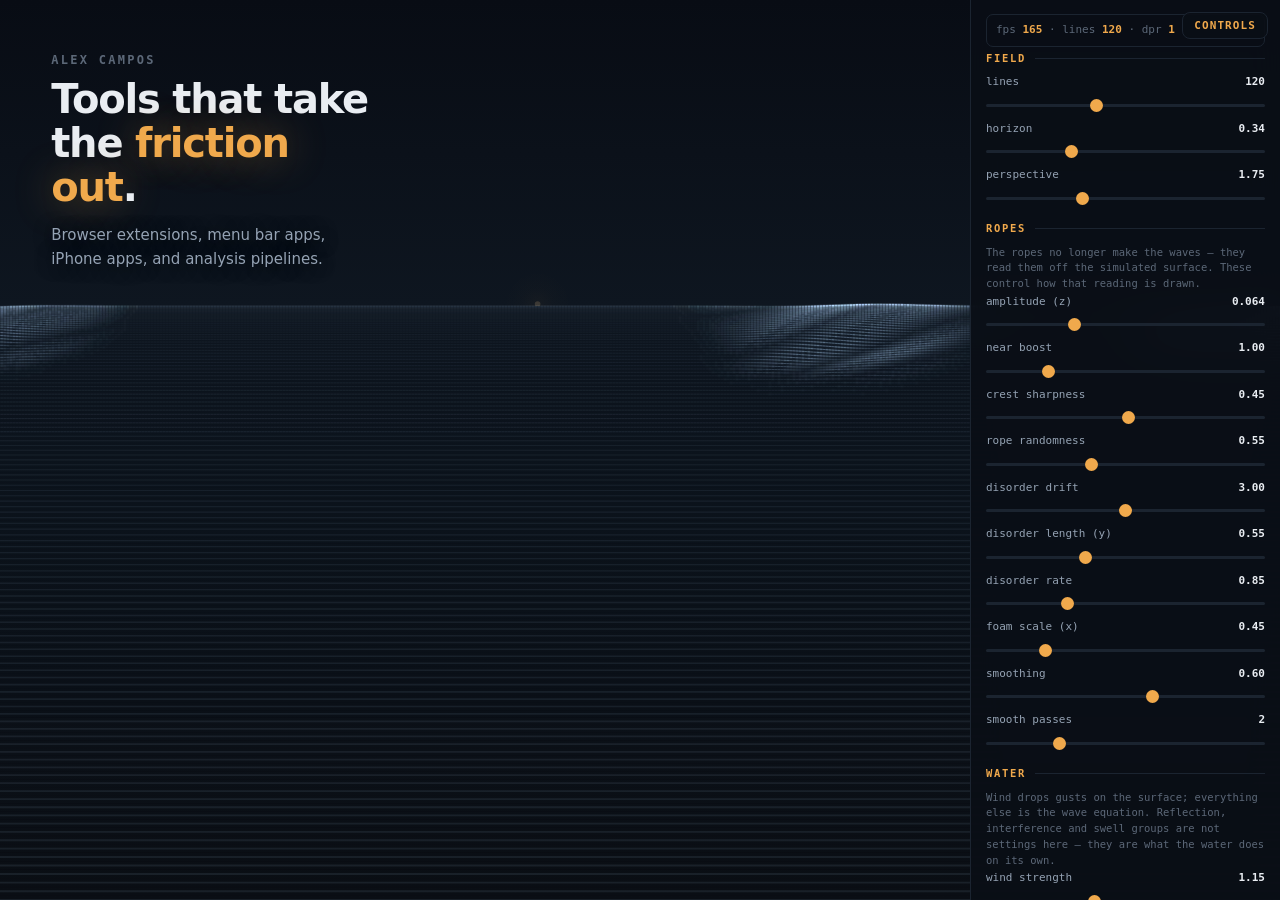
==== designs/rope-waves-sim.html @ 244fcacc "Persist live tweaks with a SET AS DEFAULT button" ====
<!doctype html><meta charset="utf-8"><title>Rope Waves — simulated water</title>
<style>
:root{--bg:#070A10;--pnl:#0D131C;--line:#1B2430;--ink:#E9EDF2;--soft:#95A3B4;
      --faint:#5C6878;--amber:#F0A94C;--cool:#8FB6D9}
*{box-sizing:border-box}html,body{height:100%}
body{margin:0;background:var(--bg);color:var(--ink);overflow:hidden;
 font:400 16px/1.6 ui-sans-serif,-apple-system,system-ui,sans-serif}
#scene{position:fixed;inset:0;display:block}
.copy{position:fixed;left:clamp(22px,4vw,54px);top:clamp(28px,6vh,64px);z-index:2;max-width:32ch}
.who{margin:0 0 11px;font:600 12px/1 ui-monospace,Menlo,monospace;letter-spacing:.19em;
 text-transform:uppercase;color:var(--faint)}
h1{margin:0 0 14px;font-size:clamp(26px,3.4vw,40px);line-height:1.1;letter-spacing:-.03em;font-weight:600}
h1 .lit{color:var(--amber);text-shadow:0 0 40px rgba(240,169,76,.45)}
p.intro{margin:0;font-size:15px;color:var(--soft);text-shadow:0 2px 18px rgba(7,10,16,.95)}

#panel{position:fixed;top:0;right:0;bottom:0;width:310px;z-index:9;overflow-y:auto;
 background:rgba(10,15,22,.93);backdrop-filter:blur(16px);-webkit-backdrop-filter:blur(16px);
 border-left:1px solid var(--line);padding:14px 15px 30px;
 font:12px/1.5 ui-monospace,SFMono-Regular,Menlo,monospace;
 transform:translateX(0);transition:transform .26s cubic-bezier(.3,.7,.3,1)}
#panel.hid{transform:translateX(100%)}
#toggle{position:fixed;top:12px;right:12px;z-index:10;background:rgba(10,15,22,.92);
 color:var(--amber);border:1px solid var(--line);border-radius:8px;padding:7px 11px;cursor:pointer;
 font:600 11px/1 ui-monospace,Menlo,monospace;letter-spacing:.1em}
#toggle:hover{border-color:var(--amber)}
h3{margin:16px 0 8px;font-size:10.5px;letter-spacing:.16em;text-transform:uppercase;
 color:var(--amber);font-weight:600;display:flex;align-items:center;gap:9px}
h3::after{content:"";flex:1;height:1px;background:var(--line)}
h3:first-of-type{margin-top:4px}
.ctl{margin:0 0 9px}
.ctl .lab{display:flex;justify-content:space-between;color:var(--soft);margin-bottom:3px;font-size:11px}
.ctl .lab b{color:var(--ink);font-weight:600}
input[type=range]{width:100%;height:3px;-webkit-appearance:none;appearance:none;
 background:var(--line);border-radius:2px;outline:none;margin:3px 0}
input[type=range]::-webkit-slider-thumb{-webkit-appearance:none;width:13px;height:13px;
 border-radius:50%;background:var(--amber);cursor:pointer;border:0}
input[type=range]::-moz-range-thumb{width:13px;height:13px;border-radius:50%;
 background:var(--amber);cursor:pointer;border:0}
.hud{font-size:11px;color:var(--faint);border:1px solid var(--line);border-radius:7px;
 padding:7px 9px;margin-bottom:4px}
.hud b{color:var(--amber)}
.btns{display:flex;gap:6px;margin-top:12px;flex-wrap:wrap}
button.act{flex:1;min-width:88px;background:transparent;color:var(--soft);border:1px solid var(--line);
 border-radius:7px;padding:7px 6px;cursor:pointer;font:600 10.5px/1 ui-monospace,Menlo,monospace;
 letter-spacing:.07em}
button.act:hover{border-color:var(--amber);color:var(--amber)}
.pre{display:grid;grid-template-columns:1fr 1fr;gap:5px;margin-top:5px}
.note{color:var(--faint);font-size:10.5px;line-height:1.5;margin:6px 0 2px}
#out{display:none;margin:10px 0 0;padding:9px 10px;border:1px solid var(--line);
 border-radius:7px;background:rgba(6,10,16,.9);color:var(--soft);
 font:10.5px/1.5 ui-monospace,Menlo,monospace;white-space:pre;overflow:auto;
 max-height:34vh;user-select:all}
#out.on{display:block}
</style>

<canvas id="scene"></canvas>
<div class="copy">
 <p class="who">Alex Campos</p>
 <h1>Tools that take the <span class="lit">friction out</span>.</h1>
 <p class="intro">Browser extensions, menu bar apps, iPhone apps, and analysis pipelines.</p>
</div>

<button id="toggle">CONTROLS</button>
<div id="panel">
 <div class="hud" id="hud">fps — · lines —</div>

 <h3>Field</h3>
 <div id="gField"></div>

 <h3>Ropes</h3>
 <p class="note">The ropes no longer make the waves — they read them off the simulated surface. These control how that reading is drawn.</p>
 <div id="gRope"></div>

 <h3>Water</h3>
 <p class="note">Wind drops gusts on the surface; everything else is the wave equation. Reflection, interference and swell groups are not settings here — they are what the water does on its own.</p>
 <div id="gCross"></div>

 <h3>Grid</h3>
 <p class="note">Simulation resolution. Bigger means finer waves and more cost; the field is rebuilt when either changes.</p>
 <div id="gTide"></div>

 <h3>Look</h3>
 <div id="gLook"></div>

 <h3>Seed</h3>
 <p class="note">Randomness is fixed per line, not per frame — line 47 is always the same. Change the seed to deal a new set.</p>
 <div id="gSeed"></div>

 <div class="pre">
  <button class="act" data-pre="rope">ROPE</button>
  <button class="act" data-pre="sheet">RIGID SHEET</button>
  <button class="act" data-pre="swell">SWELL</button>
  <button class="act" data-pre="chop">CHOP</button>
 </div>
 <div class="btns"><button class="act" id="save">SET AS DEFAULT</button><button class="act" id="copy">COPY SETTINGS</button><button class="act" id="reset">RESET</button></div>
 <pre id="out"></pre>
 <p class="note">space = pause · h = hide panel</p>
</div>

<script>
const cv=document.getElementById('scene'), g=cv.getContext('2d');
let W=0,H=0,DPR=1;
function fit(){
  DPR=Math.min(2,window.devicePixelRatio||1);
  W=innerWidth;H=innerHeight;
  cv.width=W*DPR;cv.height=H*DPR;cv.style.width=W+'px';cv.style.height=H+'px';
  g.setTransform(DPR,0,0,DPR,0,0);
}
addEventListener('resize',fit);fit();

// ---- parameters -----------------------------------------------------------
// AXES, as specified: x runs left-right across the screen, y runs front-to-back
// (depth into the scene), z is altitude above sea level. Screen position is
// x directly, and (depth row baseline - z) vertically.
const DEF={
  lines:120, horizon:.34, persp:1.75,


  // the water simulation
  simW:340, simH:210,   // grid resolution (simH includes the fetch band)
  simTile:1.0,        // how much of the grid one screen width spans
  simDepth:1.0,       // 1 = rows sample with true perspective depth, 0 = linear
  simGain:4,         // height field -> wave height
  // Stiffness has a HARD stability ceiling at 2.0 and it is not a matter of
  // taste: above it the scheme diverges at ANY damping (measured -- 2.02
  // whites out, 2.0 survives only with heavy damping, 1.9 is safe across the
  // whole damping range). That is the CFL limit for this stencil, and it is
  // why every copy of this shader on the internet hardcodes 2.0. The slider
  // stops at 1.9 and simStep clamps anyway, since a preset or a pasted
  // settings blob can reach past the slider.
  stiff:1.85,         // how hard a cell is pulled toward its neighbours
  breakAt:.0008,      // squared-slope threshold where a crest starts to break.
                      // Below this a wave is untouched, so swell carries. Chosen
                      // off the measured slope distribution: this is the 95th
                      // percentile, so ~5% of the surface is breaking at a time.
                      // The first guess (.004) sat above the field maximum and
                      // never fired at all.
  breakRate:6,        // how hard the excess steepness is bled off. 0 = no
                      // breaking, which is the pre-breaking behaviour.
  visc:.35,           // short-wave viscosity: extra decay applied ONLY to the
                      // small-scale part of the velocity field, so chop dies
                      // fast and long swell carries. 0 = uniform damping.
  damp:.12,           // per-STEP decay, so a longer grid costs more: with the
                      // fetch band added, .55 killed the swell halfway across
                      // (near rows at 0.017 vs 0.031 at the horizon). .12
                      // carries it the full depth -- near/far energy 1.07.
  speed:.13,          // simulated seconds per real second. 1.0 crossed in 2.8s
  gustDir:1.0,        // how one-way each gust launches. 0 = radiates both ways
  hzSkirt:6,          // absorbing band at the horizon edge, in cells
  fetch:34,           // off-frame rows upwind where waves are generated
  skirt:20,           // near-edge absorbing band, in cells
  wind:1.15,           // gust strength
  gustRate:34,        // gusts per second
  gustSize:17,        // gust footprint in cells
  windDir:1.45,       // wave heading, radians. ~pi/2 travels toward the viewer
  windSpread:.10,     // how much headings scatter around it. 0 = glassy corduroy
  swell2:.50,         // share of gusts belonging to the crossing swell
  swell2Ang:.9,       // its heading offset, radians. 0 = no crossing at all.
                      // Must clear ~50 degrees to READ as a second direction:
                      // at the old .6 (34 deg) the angular histogram showed a
                      // single blob at 90, not two peaks -- the trains were
                      // generated apart and merged, so the surface still looked
                      // like everything moved one way. windSpread matters as
                      // much: above ~13 deg the two peaks smear back together
                      // whatever the separation.
  swell2Len:1.7,      // its wavelength vs the main train (older = longer)
  swell2Crest:0.7,    // its crest length vs the main train. Kept near 1: this is
                      // footprint, not wavelength, and a wide stamp erases heading.
  swell2Amp:1.4,      // its strength vs the main train

  // Disorder that travels front-to-back. This shifts where a line READS its
  // per-line randomness rather than adding height, so bands of the field go
  // rough and then settle without competing with the water for the same
  // visual channel.
  chopLen:.55,        // how far apart the rough bands sit along y
  chopRate:.85,       // how fast they travel
  chopAmt:3.0,        // how far the read head shifts — 0 = disorder stands still

  // rope look (the sim supplies height; these shape how it is drawn)
  amp:.064,           // z amplitude, fraction of the sea band height
  waveLen:.45,        // only sets the per-line wavenumber the foam test uses
  // Perspective ALREADY makes far waves small: the row gap runs 1.4px at the
  // horizon to 7.2px in front, a 10x size difference for free. ampNear multiplies
  // on top of that, so 1.9 compounded to ~190x and gave a flat horizon under a
  // storming foreground.
  //
  // The obvious fix -- ampNear 0, equal pixel height at every depth -- destroys
  // the scene, and the reason is worth keeping. Perspective packs the far rows
  // 9x closer together, so equal PIXEL amplitude makes a far wave 9x too big
  // for the rows it belongs to. It does not read as flat, it reads as
  // overscaled, and with no size gradient left the eye has nothing to judge
  // distance by: the water becomes a vertical wall of brushed metal. 0.55 is
  // already halfway there, the mid-field going to fabric whorls.
  //
  // Measured in row-spacings -- the units that decide whether a wave looks
  // like a wave -- 1.0 is nearly flat ALREADY: 3.5 row-gaps at the horizon
  // against 4.6 in front, a 1.3x spread hiding inside a 12.8x pixel ratio.
  // The apparent front-to-back imbalance was mostly brightness; see dimFar.
  ampNear:1.0,        // how much taller the near lines swing
  // Gerstner steepness. A sine is symmetric -- crest and trough the same shape --
  // but water particles move in circles, so real waves have SHARP crests over
  // BROAD flat troughs. Measured skew: pure sine 0.00, our 2nd harmonic -0.34
  // (pointing the wrong way, sharpening the troughs), Gerstner at .45 gives
  // +0.48, inside the +0.3..+0.8 range real ocean sits in. Points are pushed
  // horizontally toward each crest, which bunches them there and thins the
  // troughs -- the visual signature of water rather than a wiggly line.
  steep:.45,
  ropeRand:.55,
  // Reflection and crossing swells used to be parameters here: a hand-added
  // backwards copy of the wave, and four hand-placed headings. Both are gone
  // because the simulation does them for real -- a wave meeting the near-edge
  // skirt, or two gusts meeting each other, interfere because that is what the
  // neighbour coupling DOES. Ten sliders became four gust controls.
  smooth:.6,          // Taubin smoothing strength
  smoothPass:2,       // how many smoothing passes
  // groups: swell arrives in sets. This is an ENVELOPE, not a wave -- it
  // scales how hard each patch of water swings rather than adding height of
  // its own. It replaces what used to be a "tide" that also lifted lines
  // bodily: measured, that additive lift LOWERED group contrast (1.26 vs 1.30
  // without it), because moving every point of a rope by the same amount
  // cannot make one patch livelier than another. The crossing swells now carry
  // the y-direction height the tide used to fake.
  // chop: disorder that travels front-to-back. This is the surviving half of
  // the old ripple: it shifts where a line READS its randomness rather than
  // adding a displacement, so bands of the field go choppy and then settle
  // without competing with the rope's own randomness for the same channel.

  // look
  bright:1.0, glow:4.2, width:1.0, crest:1.4,
  // --- Lighthouse ---------------------------------------------------------
  beam:1.0,           // master intensity. 0 = off.
  beamSweep:2.0,      // seconds for one crossing of the field.
  beamGapMin:8,       // seconds of dark between sweeps, low end...
  beamGapMax:20,      // ...and high end. Randomised per sweep: a FIXED gap is
                      // still a metronome, just a sparser one, and behind body
                      // copy a predictable beat pulls the eye off the text.
  beamDouble:6,       // odds of a double sweep: 1-in-N. 0 = never. Random
                      // rather than every-Nth for the same reason as the gap --
                      // a deterministic count is a pattern at a longer period.
  beamWidth:.30,      // angular half-width of the cone, in radians.
  beamSoft:.55,       // fraction of the cone that is soft edge.
  beamLift:1.6,       // specular gain on crests facing the lamp.
  lampX:.42,          // lamp position across the screen, 0..1.
  beamSat:0.72,      // amber saturation. 1 = full amber, 0 = neutral warm-white.
  beamWarm:1.0,       // how far lit water shifts toward amber. 0 = stays cool.
  copyClear:26,       // px of water-free margin kept under the masthead copy.
                      // Pushes the horizon down on short viewports rather than
                      // letting waves run under the text. 0 disables.
  beamGuard:1.0,      // how strongly the beam is held back behind the masthead
                      // copy. Measured: at viewport heights under ~591px the
                      // horizon rises past the copy, and an amber wash under the
                      // intro paragraph took contrast to 1.0 (text and water the
                      // same colour -- literally invisible) against WCAG AA's
                      // 4.5 for body text. 0 disables the guard.
  beamHaze:.35,       // glow bloom around the lamp itself. In CLEAR air a beam
                      // is invisible from the side -- you only see where it
                      // LANDS -- so there is deliberately no cone drawn in the
                      // sky. Only the lamp gets a halo, which is the one part
                      // real photographs show without fog.
  bands:48,           // brightness levels. This is a BATCHING budget, not a look:
                      // each band is one beginPath/stroke for every segment in
                      // it, so the count trades draw calls against tonal
                      // smoothness. Measured: 32->118fps, 64->100, 96->75,
                      // 200->59. 64 is where the terracing stops being visible
                      // and the cost is still small.
  dithAmt:0,          // Jitter across band edges. OFF: measured free (118 vs 116
                      // fps), so it was never earning its keep, and what it
                      // actually did was trade contour lines for speckle -- the
                      // water read as grainy rather than wet. With enough bands
                      // there is no edge left to hide, which is the better fix.
  dimFar:.55,         // horizon brightness as a fraction of the foreground's
  // Lighting mix. Height-based lighting glows AT the crest, which reads as a
  // glowing ridge; real water glows where the surface TILTS toward the light,
  // which is on the flanks. Slope lighting puts two bright bands per wave with a
  // dark seam along the crest itself. Pure slope loses which way is up, so this
  // blends: 0 = all height (as before), 1 = all slope. 0.55 lit almost the whole
  // surface and washed out the troughs, so the default sits lower.
  slopeLit:.70,
  slopeSmooth:4,      // taps each side when low-passing slope along a line. 0 =
                      // raw per-segment slope, which speckles (see the draw loop).
  litRange:.95,       // lit value that maps to full brightness. Lower = the
                      // shading reaches white sooner, so more of the water is
                      // in the bright half of the scale.
  litGamma:.75,       // curve on the shading. <1 lifts the mid-tones, which is
                      // where nearly all the surface sits.
  floor:.14,          // darkest a segment gets, as a fraction of full. Replaces
                      // the old hardcoded 0.65, which wasted 19 bands.
  // Foam: bright specks on the steepest crests only. The trigger is slope
  // normalised by the line's own amp*k, which is scale-free -- a fixed slope
  // threshold caught 8% of far lines and 60% of near ones, since slope scales
  // with amplitude. At 2.0 about 2-6% of segments foam, and it responds to
  // steepness the way it should: 0% at crest sharpness .2, ~10% at .7.
  foam:.45, foamAt:2.0,

  seed:7,             // reroll the per-line randomness
  randScale:8,        // lines per random anchor — how slowly randomness drifts
  randOct:4,          // octaves of detail on top of that drift
};
// Live tweaks are lost on reload unless saved. SET AS DEFAULT writes the current
// values here; RESET drops them and returns to the DEF block above.
const STORE='rws.defaults';
function loadSaved(){
  try{
    const raw=localStorage.getItem(STORE); if(!raw) return null;
    const o=JSON.parse(raw); if(!o||typeof o!=='object') return null;
    // Only accept keys DEF knows about, so a stale save can't inject junk.
    const clean={};
    for(const k of Object.keys(DEF)) if(typeof o[k]==='number'&&isFinite(o[k])) clean[k]=o[k];
    return clean;
  }catch(e){ return null; }
}
const SAVED=loadSaved();
const P={...DEF,...(SAVED||{})};

const SPEC=[
 ['gField',[
  ['lines','lines',30,260,1,0],
  ['horizon','horizon',.18,.72,.01,2],
  ['persp','perspective',.8,3.6,.05,2],
 ]],
 ['gRope',[
  ['amp','amplitude (z)',.005,.20,.005,3],
  ['ampNear','near boost',.2,4,.05,2],
  ['steep','crest sharpness',0,.9,.02,2],
  ['ropeRand','rope randomness',0,1.5,.02,2],
  ['chopAmt','disorder drift',0,6,.05,2],
  ['chopLen','disorder length (y)',.04,1.5,.01,2],
  ['chopRate','disorder rate',0,3,.05,2],
  ['waveLen','foam scale (x)',.08,2.0,.02,2],
  ['smooth','smoothing',0,1,.02,2],
  ['smoothPass','smooth passes',0,8,1,0],
 ]],
 ['gCross',[
  ['wind','wind strength',0,3,.05,2],
  ['gustRate','gusts per second',0,120,1,0],
  ['gustSize','gust size',4,60,1,0],
  ['windDir','wave heading',0,3.14,.05,2],
  ['windSpread','heading spread',0,1.2,.05,2],
  ['swell2','2nd swell share',0,.6,.02,2],
  ['swell2Ang','2nd swell angle',0,1.4,.05,2],
  ['swell2Len','2nd swell length',.5,3,.1,1],
  ['swell2Crest','2nd swell crest len',.5,3,.1,1],
  ['swell2Amp','2nd swell strength',0,1.5,.05,2],
  ['stiff','stiffness',.3,1.9,.02,2],
  ['damp','damping',.1,2,.02,2],
  ['visc','short-wave viscosity',0,1,.02,2],
  ['breakAt','break threshold',0,.02,.0005,4],
  ['breakRate','break rate',0,30,.5,1],
  ['simGain','wave height',2,80,1,0],
  ['simDepth','perspective sampling',0,1,.02,2],
  ['simTile','water tile',.3,3,.05,2],
  ['speed','wave speed',.05,1.5,.01,2],
  ['hzSkirt','horizon skirt',2,40,1,0],
  ['fetch','fetch band (off-frame)',0,80,1,0],
  ['gustDir','gust directionality',0,2,.05,2],
  ['skirt','near-edge absorb',4,50,1,0],
 ]],
 ['gTide',[
  ['simW','grid width',80,520,10,0],
  ['simH','grid depth',60,300,10,0],
 ]],
 ['gLook',[
  ['bright','brightness',.1,4,.05,2],
  ['bands','brightness levels',4,64,1,0],
  ['dithAmt','dither',0,1.5,.05,2],
  ['dimFar','horizon brightness',.1,1,.02,2],
  ['glow','glow spread',1,10,.1,1],
  ['width','line width',.2,3.5,.05,2],
  ['beam','lighthouse',0,2,.05,2],
  ['beamSweep','sweep seconds',.4,6,.1,2],
  ['beamGapMin','gap min',1,30,.5,1],
  ['beamGapMax','gap max',1,60,.5,1],
  ['beamDouble','double 1-in-N',0,12,1,0],
  ['beamWidth','beam width',.05,1.2,.01,2],
  ['beamSoft','beam softness',0,1,.02,2],
  ['beamLift','crest glint',0,4,.05,2],
  ['lampX','lamp position',0,1,.01,2],
  ['beamWarm','beam warmth',0,1,.02,2],
  ['beamSat','beam saturation',0,1,.02,2],
  ['beamHaze','lamp haze',0,1,.02,2],
  ['beamGuard','copy guard',0,1,.02,2],
  ['copyClear','copy clearance',0,120,2,0],
  ['crest','crest contrast',0,2,.05,2],
  ['slopeLit','light on slopes',0,1,.02,2],
  ['slopeSmooth','slope smoothing',0,8,1,0],
  ['litRange','light range',.1,2,.05,2],
  ['litGamma','light curve',.2,2,.05,2],
  ['floor','shadow floor',0,.6,.01,2],
  ['foam','foam',0,2,.02,2],
  ['foamAt','foam threshold',1,3,.02,2],
 ]],
 ['gSeed',[
  ['randScale','randomness scale',1,60,1,0],
  ['randOct','randomness detail',1,5,1,0],
  ['seed','seed',1,60,1,0],
 ]],
];

const inputs={};
for(const [gid,rows] of SPEC){
  const host=document.getElementById(gid);
  for(const [key,label,lo,hi,st,dp] of rows){
    const d=document.createElement('div');d.className='ctl';
    d.innerHTML='<div class="lab"><span>'+label+'</span><b id="v_'+key+'"></b></div>';
    const r=document.createElement('input');
    r.type='range';r.min=lo;r.max=hi;r.step=st;r.value=P[key];
    r.addEventListener('input',()=>{P[key]=parseFloat(r.value);
      document.getElementById('v_'+key).textContent=P[key].toFixed(dp);});
    d.appendChild(r);host.appendChild(d);
    inputs[key]=[r,dp];
  }
}
function sync(){for(const k in inputs){const [r,dp]=inputs[k];r.value=P[k];
  document.getElementById('v_'+k).textContent=P[k].toFixed(dp);}}
sync();

const PRE={
  rope  :{},
  sheet :{wind:.35,gustRate:12,gustSize:30,windDir:1.45,windSpread:.15,damp:.35,simGain:34,lines:100,ropeRand:0,steep:.2},
  swell :{wind:1.4,gustRate:22,gustSize:24,windDir:1.45,windSpread:.25,damp:.45,stiff:1.9,simGain:40,
          lines:140,glow:5.6,width:1.1,steep:.55},
  chop  :{wind:1.1,gustRate:80,gustSize:11,windDir:1.45,windSpread:.7,damp:1.0,simGain:16,
          lines:200,glow:6.2,width:.75,bright:1.6,ropeRand:.75},
};
document.querySelectorAll('[data-pre]').forEach(b=>b.addEventListener('click',()=>{
  Object.assign(P,DEF,PRE[b.dataset.pre]);sync();}));
document.getElementById('reset').addEventListener('click',()=>{
  try{ localStorage.removeItem(STORE); }catch(e){}
  Object.assign(P,DEF);sync();flash('reset','RESET');});
document.getElementById('save').addEventListener('click',()=>{
  const o={}; for(const k of Object.keys(DEF)) o[k]=P[k];
  try{ localStorage.setItem(STORE,JSON.stringify(o)); flash('save','SAVED'); }
  catch(e){ flash('save','SAVE FAILED'); }});
// Confirm in the button label; there is no other feedback that a click landed.
function flash(id,msg){
  const b=document.getElementById(id), was=b.textContent;
  b.textContent=msg; setTimeout(()=>{b.textContent=was;},900);
}

// Copy the live values as a paste-ready DEF block. Written to the page as well
// as the clipboard, since clipboard writes fail without a user gesture in some
// contexts and a visible block still lets the values be selected by hand.
const outEl=document.getElementById('out');
document.getElementById('copy').addEventListener('click',()=>{
  const keys=Object.keys(DEF);
  const w=Math.max(...keys.map(k=>k.length));
  const body=keys.map(k=>'  '+(k+':').padEnd(w+1)+' '+
    (Number.isInteger(DEF[k])&&Number.isInteger(P[k])?P[k]:+P[k].toFixed(4))+',').join('\n');
  const txt='const DEF={\n'+body+'\n};';
  outEl.textContent=txt; outEl.classList.add('on');
  const btn=document.getElementById('copy');
  navigator.clipboard.writeText(txt).then(
    ()=>{btn.textContent='COPIED';setTimeout(()=>btn.textContent='COPY SETTINGS',1400);},
    ()=>{btn.textContent='SELECT BELOW';setTimeout(()=>btn.textContent='COPY SETTINGS',1800);});
});

const panel=document.getElementById('panel'), toggle=document.getElementById('toggle');
toggle.addEventListener('click',()=>panel.classList.toggle('hid'));
let paused=false;
addEventListener('keydown',e=>{
  if(e.code==='Space'){e.preventDefault();paused=!paused;}
  if(e.key==='h')panel.classList.toggle('hid');
});

// ---- draw -----------------------------------------------------------------
const COOL=[143,182,217], AMBER=[236,196,150], TAU=Math.PI*2;
// Warm-tint buckets: a segment's colour is COOL->AMBER by how much beam it
// caught. Banding by alpha alone would force one colour per band, so the beam
// gets its own axis and each band is drawn once per tint bucket it uses.
const TINTS=5;

// Per-line randomness, drawn ONCE per (seed, line count) and cached. Rolling new
// numbers every frame would make the lines flicker; what makes neighbours differ
// without jitter is that each line keeps its own offsets for good.
let RND=null, rndKey='';
function lineRandom(N,seed,scale,oct){
  const key=N+':'+seed+':'+scale.toFixed(2)+':'+oct;
  if(key===rndKey) return RND;
  let sd=(seed>>>0)||1;
  const rnd=()=>{sd^=sd<<13;sd>>>=0;sd^=sd>>17;sd^=sd<<5;sd>>>=0;return sd/4294967296;};

  // Coherent noise along the line index. Instead of an independent random number
  // per line, pick values at anchors every `scale` lines and interpolate between
  // them with a smoothstep — so a line's value is always close to its
  // neighbours' and the randomness itself reads as a slow wave along y.
  // `oct` octaves add finer detail on top at half amplitude each, which is what
  // keeps it from looking like a plain sine.
  function coherent(N,scale,oct){
    const out=new Float64Array(N);
    let amp=1, tot=0, sc=Math.max(1,scale);
    for(let o=0;o<Math.max(1,oct);o++){
      // Periodic: the anchor ring wraps, so noise[N-1] flows back into noise[0].
      // Chop slides the sampling position past both ends of this array, and
      // a non-periodic one leaves an 8x discontinuity at the join that sweeps
      // through the field as a visible crease.
      const nA=Math.max(2,Math.round(N/sc)), A=new Float64Array(nA);
      for(let a=0;a<nA;a++) A[a]=rnd()*2-1;
      for(let i=0;i<N;i++){
        const f=i/sc, a0=f|0, u=f-a0;
        const w=u*u*(3-2*u);              // smoothstep: flat slope at each anchor
        out[i]+=amp*(A[a0%nA]*(1-w)+A[(a0+1)%nA]*w);
      }
      tot+=amp; amp*=0.5; sc*=0.5;
    }
    for(let i=0;i<N;i++) out[i]/=tot;     // renormalise back to about [-1,1]
    return out;
  }

  const r={
    len:    coherent(N,scale,oct),
    amp:    coherent(N,scale,oct),
  };
  RND=r; rndKey=key; return r;
}

// Read a noise array at a fractional line position. Chop shifts where a
// line samples its randomness, and that shift is continuous — sampling at the
// nearest whole index instead would snap from line to line and flicker.
function sampleN(arr,f){
  const n=arr.length;
  // wrap rather than clamp: chop can push the sampling position well past
  // either end, and clamping would make every line out there read the same
  // value — a flat dead band at the horizon and in the foreground.
  let g=f%n; if(g<0)g+=n;
  const i0=g|0, u=g-i0, w=u*u*(3-2*u);
  return arr[i0]*(1-w)+arr[(i0+1)%n]*w;
}

// Rows are spaced so they crowd toward the horizon — the whole depth cue.
function rowY(i,N,hz){
  const u=i/(N-1);
  return hz + (H-hz)*Math.pow(u,P.persp);
}

let t=0, last=performance.now(), fps=60;

// ---------------------------------------------------------------------------
// The water itself.
//
// This is the discrete wave equation, the same eight lines every GPU water toy
// runs: each cell accelerates toward the average height of its four neighbours,
// velocity is damped, height integrates. Waves are not written down here --
// they are what the loop DOES. Reflection is what happens at a boundary,
// interference is what happens when two ripples meet, and groups fall out of
// dispersion. The sine version had to fake all three by hand.
//
// It runs on the CPU because it is cheap: 0.19ms per step at 320x160, about
// 1.5% of a frame. A GPU version would buy nothing and cost the build step.
//
// What it CANNOT do is sharp crests. The linear wave equation is symmetric by
// construction -- measured skew hovers at 0.0 no matter how it is forced --
// while real water has sharp crests over broad troughs. So the Gerstner warp
// stays, now applied to the simulated surface rather than to a sine.
// ---------------------------------------------------------------------------
const SIM={W:0,H:0,h:null,v:null,acc:0};

// A fixed 64-entry blue-ish noise table for dithering the alpha bands. Fixed
// rather than Math.random() per segment: random would make every segment
// shimmer independently every frame, which reads as static crawling over the
// water. Indexed by position along the line, so the pattern is stable frame to
// frame and the dither disappears into texture instead of animating.
const dith=(()=>{
  const a=new Float64Array(64); let sd=1013904223;
  for(let i=0;i<64;i++){sd=(sd*1664525+1013904223)>>>0; a[i]=sd/4294967296;}
  return a;
})();

function simInit(w,hh){
  SIM.W=w; SIM.H=hh;
  SIM.h=new Float32Array(w*hh); SIM.v=new Float32Array(w*hh); SIM.acc=0;
}

function simStep(){
  const {W:w,H:hh,h,v}=SIM;
  const k=Math.min(1.95,Math.max(0,P.stiff)), damp=1-Math.max(0,P.damp)*0.02;
  // Viscosity is wavelength-dependent in real water -- decay goes roughly as
  // 1/lambda^2, which is why chop dies in a few seconds and ocean swell crosses
  // an ocean. A single scalar damp cannot do that: it takes the same bite out of
  // a 15px ripple and a 26px swell, so everything faded in lockstep and a crest
  // crossed the whole field keeping 64% of its height.
  //
  // The 4-neighbour mean of v is a low-pass of the velocity field, so v minus
  // that mean is its SHORT-wavelength part. Damping only the residual leaves long
  // waves nearly untouched while chop decays fast. Costs one extra mean per cell.
  const visc=Math.max(0,P.visc)*0.25;
  // Breaking. Viscosity alone damps every wave by the same fraction whatever its
  // shape, and measured against real water that is the wrong mechanism entirely:
  // at this framing pure viscous decay gives a 1.2m wave a half-life of HOURS,
  // so it is not what makes real waves die. Breaking is. A wave steepens until
  // its face collapses, dumping energy all at once, and a gentle swell alongside
  // it keeps going untouched. That is why real water looks like it decays fast
  // while ocean swell still crosses oceans -- the loss depends on STEEPNESS, not
  // on time.
  //
  // So: past a slope threshold, bleed velocity in proportion to the excess. The
  // gradients are already loaded here for the wave equation, so this reuses them
  // -- no extra memory traffic, and comparing squared slope against a squared
  // threshold avoids a sqrt per cell. Measured at 0.25% of wall time.
  const brk=Math.max(0,P.breakAt), brkR=Math.max(0,P.breakRate);
  const doBrk=brkR>0;
  for(let y=1;y<hh-1;y++){
    const r=y*w;
    for(let x=1;x<w-1;x++){
      const i=r+x;
      const hl=h[i-1], hr=h[i+1], hu=h[i-w], hd=h[i+w];
      const avg=(hl+hr+hu+hd)*0.25;
      let nv=(v[i]+(avg-h[i])*k)*damp;
      const vAvg=(v[i-1]+v[i+1]+v[i-w]+v[i+w])*0.25;
      nv-=(nv-vAvg)*visc;
      if(doBrk){
        const gx=(hr-hl)*0.5, gy=(hd-hu)*0.5;
        const sq=gx*gx+gy*gy;
        // Clamped: this term is the only nonlinear one in the scheme, and an
        // unbounded state-dependent subtraction can outrun the CFL limit. Half
        // the velocity is the most any single step may remove.
        if(sq>brk) nv*=1-Math.min(.5,(sq-brk)*brkR);
      }
      v[i]=nv;
    }
  }
  for(let i=0;i<h.length;i++) h[i]+=v[i];

  // Open water, not a pool. Their demo is a box with hard walls and it rings
  // like a drum; ours has to run off past the edge of the frame.
  //   x wraps: no side walls at all, swell just keeps going.
  //   BOTH y edges get a damping skirt so waves leave instead of bouncing.
  //
  // The horizon edge used to be left clamped, on the theory that it was "live"
  // so swell could march in from beyond the frame. Nothing forces it there,
  // though, so in practice it was simply a wall: a single pulse sent at it came
  // back with 20% of its energy, and the returning waves stood against the
  // incoming ones. That standing pattern is what read as a POOL -- 25% of all
  // motion was whole rows heaving in unison, the bounce off the far end,
  // instead of crests travelling past. Absorbing at both ends drops that to a
  // few percent and the swell reads as passing through.
  for(let y=0;y<hh;y++){
    h[y*w]=h[y*w+w-2]; h[y*w+w-1]=h[y*w+1];
    v[y*w]=v[y*w+w-2]; v[y*w+w-1]=v[y*w+1];
  }
  const sk=Math.max(1,P.skirt|0);
  for(let y=hh-sk;y<hh;y++){
    const f=0.5+0.5*(hh-1-y)/sk, r=y*w;
    for(let x=0;x<w;x++){ h[r+x]*=f; v[r+x]*=f; }
  }
  const hsk=Math.max(1,P.hzSkirt|0);
  for(let y=0;y<hsk;y++){
    const f=0.5+0.5*y/hsk, r=y*w;
    for(let x=0;x<w;x++){ h[r+x]*=f; v[r+x]*=f; }
  }

  // No mean-subtraction here. It is tempting -- the standing pattern shows up
  // as rows bobbing -- but for swell travelling along y the row mean IS the
  // wave: a crest running along x lifts that whole row as it passes. Removing
  // per-row means would erase the swell and keep only the cross-swell texture.
  // The standing pattern is fixed at its source instead: waves that reflect
  // (absorbed at both ends now) and gusts that radiate backwards (see simGust).


  // Backstop. The clamp above keeps the scheme inside its stability limit, but
  // a big enough wind on a small enough grid can still pump energy in faster
  // than the skirt takes it out, and an unbounded height field renders as a
  // white screen rather than as anything recognisable. Check occasionally --
  // every step would cost more than the simulation -- and if the surface has
  // run away, scale the whole field back rather than clearing it, so the water
  // sags instead of blinking out.
  if((SIM.tick=(SIM.tick|0)+1)%30===0){
    let e=0;
    for(let i=0;i<h.length;i+=7) e+=h[i]*h[i];
    const rms=Math.sqrt(e/(h.length/7));
    if(!isFinite(rms) || rms>3){
      if(!isFinite(rms)){ h.fill(0); v.fill(0); }
      else { const f=3/rms; for(let i=0;i<h.length;i++){ h[i]*=f; v[i]*=f; } }
    }
  }
}

// Wind forcing. Point drops (their raindrops) give skew +1.4 -- pond, not sea.
// Full-width crest lines give skew 0.0 and just rebuild the sine problem. A
// localized elliptical patch of ripple is the middle: a gust hitting one bit of
// water, which then spreads and interferes on its own.
let gustSeed=12345, gustAcc=0;
function grnd(){gustSeed^=gustSeed<<13;gustSeed>>>=0;gustSeed^=gustSeed>>17;gustSeed^=gustSeed<<5;gustSeed>>>=0;return gustSeed/4294967296;}
function simGust(){
  const {W:w,H:hh,h,v}=SIM;
  // Gusts carry a HEADING. Round gusts dropped at random places make a pond:
  // energy radiates outward equally in every direction, so the field is
  // isotropic and there is no swell to look at. Measured, the old forcing sat
  // at anisotropy 1.0 (mean |dh/dx| over |dh/dy|), and no combination of size,
  // rate and length moved it off 1.0 without collapsing to 2-4 huge waves --
  // the sliders traded density against direction and could not give both.
  //
  // Real water gets its direction from wind fetch: the wind blows one way, so
  // successive gusts reinforce the same crest lines instead of cancelling.
  // Modelling that is one rotation. Each gust is an ellipse elongated ALONG
  // the crest (across the travel direction) carrying a sinusoid whose phase
  // advances only along travel, and headings are drawn from a narrow spread
  // around windDir rather than the full circle. That lands at anisotropy 0.30,
  // with the crests running across the view and marching toward the viewer.
  // A SECOND SWELL, crossing the first. With one train the surface has 69.5% of
  // its gradient energy inside a single 30-degree band, so crests only ever
  // stack -- they superpose and pass through, and nothing cancels. Real water
  // almost always carries more than one train (local wind sea over a swell from
  // an older, distant storm), and the moments where a crest briefly doubles or
  // flattens out are those two trains crossing. Widening windSpread does NOT
  // produce this: it blurs one train into mush rather than adding a second
  // direction. So gusts are drawn from one of two headings.
  const second = grnd() < P.swell2;
  const base = second ? P.windDir + P.swell2Ang : P.windDir;
  const th = base + (grnd()-0.5)*2*P.windSpread;
  // Waves are BORN UPWIND, off-frame, and travel in. Spawning across the whole
  // visible depth meant crests materialised in the middle of the scene, which
  // no real water does -- swell always arrives from somewhere. The grid carries
  // a fetch band above the first drawn row that is simulated but never seen;
  // gusts land there and march into view already formed.
  const cx=grnd()*w|0;
  const cy=(P.hzSkirt|0)+1+grnd()*Math.max(1,P.fetch)|0;
  // The crossing train is longer-period. It is also STRONGER than the main train,
  // which looks wrong written down but is what the measurement demanded: the
  // short train is steeper for the same height, so at equal amplitude it owns the
  // gradient histogram and the long swell never resolves as its own direction.
  // At swell2Amp .85 the second peak was 24% of the first; at 1.4 it is 79%.
  const gs = P.gustSize * (second ? P.swell2Len : 1);
  // Footprint does NOT follow wavelength. Scaling both together made the long
  // swell's stamp 127px across a 156px-deep field -- one gust covering the whole
  // pool lifts everything at once instead of drawing a crest line, so its angular
  // histogram came out flat (5% peak vs 13% for the short train) and the surface
  // read as "one direction plus mush". A long swell has LONG CRESTS, not a bigger
  // blob: stretch the wavelength, keep the patch the size of the base gust.
  const fp = P.gustSize;
  const along =Math.max(3,fp*0.9);   // extent along travel
  const across=Math.max(3,fp*2.2*(second?P.swell2Crest:1));   // crest length, the long axis
  const ph=grnd()*TAU, str=P.wind*0.10*(second?P.swell2Amp:1);
  // Wavelength follows gust size. Setting it independently (the old gustLen)
  // let short waves carry big-wave amplitude, which crosses the ropes over each
  // other -- water never does that, and it read as grass rather than a surface.
  const kk=2*Math.PI/Math.max(2,gs*0.9);
  const ct=Math.cos(th), st=Math.sin(th);
  const R=Math.ceil(Math.max(along,across));
  for(let dy=-R;dy<=R;dy++){
    const y=cy+dy; if(y<1||y>=hh-1) continue;
    for(let dx=-R;dx<=R;dx++){
      const u  =  dx*ct + dy*st;   // along travel
      const vv = -dx*st + dy*ct;   // along crest
      const d=Math.hypot(u/along, vv/across);
      if(d>=1) continue;
      const x=((cx+dx)%w+w)%w;
      const env=str*(0.5+0.5*Math.cos(d*Math.PI));
      // Launch the gust ALREADY MOVING downwind. Adding height alone makes a
      // bump that collapses and radiates both ways, so half of every gust ran
      // backwards toward the horizon and stood against the waves coming the
      // other way -- measured, 24 of 70 frames drifted the wrong way. Setting
      // the velocity in quadrature with the height (v = -c dh/du) is the
      // standard way to launch a one-way wave: the pair reinforces downwind and
      // cancels upwind.
      h[y*w+x]+=Math.sin(u*kk+ph)*env;
      v[y*w+x]-=Math.cos(u*kk+ph)*env*kk*P.gustDir;
    }
  }
}

// Sample the height field at a fractional grid position, bilinear so ropes
// glide across cells instead of stepping between them.
function simAt(fx,fy){
  const {W:w,H:hh,h}=SIM;
  let x0=Math.floor(fx), y0=Math.floor(fy);
  const tx=fx-x0, ty=fy-y0;
  y0=Math.max(0,Math.min(hh-2,y0));
  const xa=((x0%w)+w)%w, xb=((x0+1)%w+w)%w;
  const r0=y0*w, r1=r0+w;
  return (h[r0+xa]*(1-tx)+h[r0+xb]*tx)*(1-ty)
       + (h[r1+xa]*(1-tx)+h[r1+xb]*tx)*ty;
}

// Same read, but averaged over a footprint. Perspective means a far rope
// covers many grid cells in the depth it spans while a near rope covers a
// fraction of one; sampling both at a point aliases the far rows into hard
// vertical bands -- the grid showing through as scenery. `fw` is how many
// cells this rope's row is responsible for, so each one averages exactly the
// water it actually covers.
function simAtBox(fx,fy,fw){
  if(fw<=1.2) return simAt(fx,fy);
  const n=Math.min(6,Math.max(2,Math.round(fw)));
  let a=0;
  for(let q=0;q<n;q++) a+=simAt(fx,fy+(q/(n-1)-0.5)*fw);
  return a/n;
}

// --- Lighthouse ------------------------------------------------------------
// A steady orbit reads as a metronome behind text, so the lamp does one fast
// eased sweep and then goes dark for a randomised gap. BEAM.a is the current
// beam bearing in radians (0 = pointing straight at the viewer, +/- = off to
// the sides); BEAM.on is 0 while dark.
const BEAM={next:4, until:0, dir:1, left:0, on:0, a:0};
const GUARD={on:0, x0:0, x1:0, y1:0};
function beamStep(t){
  if(P.beam<=0){BEAM.on=0;return;}
  if(t>=BEAM.next && BEAM.left<=0){
    // Schedule a fresh burst: one sweep, or occasionally two back to back.
    const n=(P.beamDouble|0)>0 && Math.random()<1/(P.beamDouble|0) ? 2 : 1;
    BEAM.left=n; BEAM.dir=Math.random()<.5?-1:1;
    BEAM.until=t+P.beamSweep;
  }
  if(BEAM.left>0 && t<BEAM.until){
    const k=1-(BEAM.until-t)/Math.max(.01,P.beamSweep); // 0..1 across the sweep
    // Ease: a real lamp rotating at constant rate crosses the field fastest
    // when it points at you, because the bearing is a rotation projected onto
    // a plane. smoothstep-inverse gives that accelerate-through-middle feel.
    const e=k<.5 ? 2*k*k : 1-Math.pow(-2*k+2,2)/2;
    const span=Math.PI*0.62;
    BEAM.a=BEAM.dir*(-span/2+e*span);
    BEAM.on=1;
  } else if(BEAM.left>0){
    BEAM.left--;
    if(BEAM.left>0){ BEAM.until=t+P.beamSweep; }        // double: go again now
    else {
      const lo=Math.min(P.beamGapMin,P.beamGapMax), hi=Math.max(P.beamGapMin,P.beamGapMax);
      BEAM.next=t+lo+Math.random()*(hi-lo);
    }
    BEAM.on=0;
  } else BEAM.on=0;
}

function frame(now){
  const dt=Math.min(.05,(now-last)/1000); last=now;
  fps+= ((1/Math.max(1e-4,dt))-fps)*0.08;
  if(!paused) t+=dt;
  beamStep(t);

  // Horizon, floored below the masthead copy. Measured at 1100x560: the copy
  // bottom (201px) sits past a 0.34*H horizon (190px) and the white wave lines
  // run straight under the intro paragraph -- contrast 3.14 average and 1.0
  // worst case, i.e. text pixels the same colour as the water. That is the
  // water itself, not the beam: with the beam off it was still 3.14, and with
  // the water off it was 7.37. Below about 591px of viewport height the layout
  // simply has no room, so the horizon yields instead of the text.
  let hz=H*P.horizon;
  if(P.copyClear>0){
    const ce=document.querySelector('.copy');
    if(ce){const cb=ce.getBoundingClientRect().bottom+P.copyClear;
      if(cb>hz) hz=Math.min(H*0.82,cb);}
  }
  const N=P.lines|0;
  // Where the lamp sits on screen: a fixed point on the horizon, off to one
  // side. The beam sweeps from here, so the glare path converges on it.
  const lampX=W*P.lampX, lampY=hz-2;
  // Masthead guard box, in CSS px, refreshed each frame so it tracks layout.
  // Read from the DOM rather than hardcoded: the copy is clamp()-positioned and
  // its height changes with wrapping, so a fixed rect would drift.
  if(P.beamGuard>0){
    const ce=document.querySelector('.copy');
    if(ce){const r=ce.getBoundingClientRect();
      GUARD.on=1; GUARD.x0=r.left; GUARD.x1=r.right; GUARD.y1=r.bottom;
    } else GUARD.on=0;
  } else GUARD.on=0;

  g.fillStyle='#070A10';g.fillRect(0,0,W,H);
  const sky=g.createLinearGradient(0,0,0,hz);
  sky.addColorStop(0,'#080C14');sky.addColorStop(1,'#0E1620');
  g.fillStyle=sky;g.fillRect(0,0,W,hz);
  if(P.beam>0 && P.beamHaze>0){
    // Only a halo at the source -- no shaft. In clear air the beam is invisible
    // from the side and shows only where it lands; the solid cone-in-the-sky is
    // a fog effect, and drawing it is what makes stylised lighthouses read as
    // cartoons. Brightens while sweeping, never fully dark.
    const pulse=0.30+0.70*(BEAM.on?1:0);
    const rr=Math.max(8,W*0.075*P.beamHaze);
    const gl=g.createRadialGradient(lampX,lampY,0,lampX,lampY,rr);
    gl.addColorStop(0,'rgba(240,169,76,'+(0.34*pulse*P.beamHaze).toFixed(3)+')');
    gl.addColorStop(.45,'rgba(240,169,76,'+(0.10*pulse*P.beamHaze).toFixed(3)+')');
    gl.addColorStop(1,'rgba(240,169,76,0)');
    g.fillStyle=gl;g.fillRect(lampX-rr,lampY-rr,rr*2,rr*2);
    g.fillStyle='rgba(255,214,150,'+(0.55*pulse).toFixed(3)+')';
    g.beginPath();g.arc(lampX,lampY,Math.max(1,W*0.0022),0,TAU);g.fill();
  }
  const sea=g.createLinearGradient(0,hz,0,H);
  sea.addColorStop(0,'#0A121C');sea.addColorStop(1,'#070A10');
  g.fillStyle=sea;g.fillRect(0,hz,W,H-hz);

  g.globalCompositeOperation='lighter';
  g.lineCap='round';

  // x wavenumber: waveLen is a fraction of the viewport, so kx = 2pi / (len*W)
  const kx=TAU/Math.max(1,P.waveLen*W);

  // Advance the water on a FIXED timestep, decoupled from the display rate.
  // The wave equation is only stable for a given step size, so feeding it a
  // variable dt would make the surface behave differently on a 60Hz and a
  // 120Hz screen -- and blow up on a slow frame. Capped so a background tab
  // returning after a stall catches up over a few frames instead of running
  // hundreds of steps in one.
  const gw2=Math.max(32,P.simW|0), gh2=Math.max(24,P.simH|0);
  if(!SIM.h || SIM.W!==gw2 || SIM.H!==gh2) simInit(gw2,gh2);
  if(!paused){
    SIM.acc=Math.min(SIM.acc+dt, 0.25);
    // Wave speed. The scheme's speed is fixed by its stiffness, which is pinned
    // near the CFL limit for stability -- so the only honest way to slow the
    // water is to advance it through less simulated time per real second.
    // Measured at speed 1.0 a crest crossed the whole field in 2.8s, which
    // reads as a puddle in a hurry; real swell at this framing takes 10-20s.
    const fixed=(1/120)/Math.max(.05,P.speed);
    let n=0;
    while(SIM.acc>=fixed && n<12){
      simStep();
      gustAcc+=(1/120)*P.gustRate;   // gusts stay on the real-time clock
      while(gustAcc>=1){ simGust(); gustAcc-=1; }
      SIM.acc-=fixed; n++;
    }
  }
  const R=lineRandom(N,P.seed|0,P.randScale,P.randOct|0);

  // ---- pass 1: build every line -----------------------------------------
  // Every line is built before any is drawn, so the draw pass can run far-to-near
  // and let nearer ropes occlude the ones behind. One shared x grid across every
  // line, so point j of line i sits directly in front of point j of line i+1.
  const step=3.0, M=Math.ceil((W+80)/step)+1;
  const PY_=new Float64Array(N*M);          // y of every point
  const baseY=new Float64Array(N), ampA=new Float64Array(N), nearA=new Float64Array(N);
  const kxA=new Float64Array(N);   // per-line wavenumber, needed by the foam test in pass 3

  for(let i=0;i<N;i++){
    const u=i/(N-1);
    const y0=rowY(i,N,hz);
    const near=Math.pow(u,1.25);

    // Chop drives where this line reads its randomness. Lines sitting in a
    // chop crest sample the noise further along than lines in a trough, so
    // the disorder itself travels front-to-back: bands of the field go choppy
    // and then settle. Because it moves the sampling POSITION rather than
    // adding another displacement, it does not compete with the rope's own
    // randomness for the same visual channel the way the old ripple height did.
    const yDepth0=1-u;

    // The sampling position DRIFTS rather than oscillating, and it drifts slowly.
    // A sin() here swept the read head forward and back, so the surface replayed
    // its own randomness in reverse on every return stroke. Marching it forward
    // fixed the reversals but not the stutter: at the obvious rate the head
    // scanned a whole noise anchor every tenth of a second, faster than the eye
    // integrates. The 0.12 is measured — at that rate a tracked point reverses
    // direction 4 times in 240 frames, the same floor as the plain swing with
    // all randomness off, while still travelling further than the swing alone.
    const fi=i + (yDepth0*TAU/Math.max(.02,P.chopLen))*P.chopAmt*P.randScale*0.16
               + t*P.chopRate*P.chopAmt*P.randScale*0.12;

    const rAmp=sampleN(R.amp,fi), rLen=sampleN(R.len,fi);

    const amp=(H-hz)*P.amp*(0.06+near*P.ampNear)
              *(1+rAmp*P.ropeRand*0.45);
    baseY[i]=y0; ampA[i]=amp; nearA[i]=near;

    const yDepth=1-u;
    const kxi = kx*(1+rLen*P.ropeRand*0.35);
    kxA[i]=kxi;
    // This line's row in the height field. Perspective squashes the far rows
    // on screen, and they should sample the water the same way: u^persp maps
    // screen row to true depth, so the far ropes really are further out on the
    // water rather than just drawn smaller.
    const gy=P.fetch + Math.pow(u,P.persp)*(SIM.H-1-P.skirt-P.fetch)*P.simDepth
             + (1-P.simDepth)*u*(SIM.H-1-P.skirt-P.fetch);
    // How many grid cells of depth this row spans: d(gy)/di. Near the horizon
    // u^persp is nearly flat so this is large; in front it approaches a cell.
    const uN=Math.min(1,(i+1)/(N-1));
    const gyN=P.fetch + Math.pow(uN,P.persp)*(SIM.H-1-P.skirt-P.fetch)*P.simDepth
              + (1-P.simDepth)*uN*(SIM.H-1-P.skirt-P.fetch);
    const gyW=Math.max(0.2,Math.abs(gyN-gy));

    const row=i*M;
    for(let j=0;j<M;j++){
      const x=-40+j*step;
      // Gerstner: shift the sample point toward the nearest crest before
      // evaluating height. Doing it as a fixed-point iteration keeps the line
      // single-valued -- a direct x displacement can fold the wave over itself
      // at high steepness, which reads as tearing.
      // Where this point sits on the water, in grid cells. x wraps with the
      // simulation; y is the line's true distance into the scene, so the rows
      // sample the field with the same perspective compression they are drawn
      // with -- far ropes read a thin sliver of water, near ropes a wide one.
      const gx=(x/W)*SIM.W*P.simTile;
      // Gerstner, now warping the SAMPLE POSITION on a simulated surface rather
      // than the phase of a sine. Same purpose: the linear wave equation has
      // symmetric crests and real water does not. Fixed-point so the line stays
      // single-valued instead of folding over at high steepness.
      let sx=gx;
      if(P.steep>0){
        const s0=gx;
        for(let q=0;q<3;q++) sx=s0+P.steep*3.0*simAtBox(sx,gy,gyW)*P.simGain;
      }
      let z=simAtBox(sx,gy,gyW)*P.simGain;
      PY_[row+j]=y0 - z*amp;
    }
  }

  // ---- pass 3: draw ------------------------------------------------------
  for(let i=0;i<N;i++){
    const row=i*M, y0=baseY[i], amp=ampA[i], near=nearA[i], kxi=kxA[i];

    const pts=[];
    for(let j=0;j<M;j++) pts.push([-40+j*step, PY_[row+j]]);

    // Taubin smoothing along the line itself: each point slides toward the
    // midpoint of its two neighbours in x. Every shrinking pass (+lam) is
    // paired with an expanding one (-mu) so repeated passes do not flatten the
    // wave. Endpoints stay pinned so the line still spans the full width.
    if(P.smooth>0 && P.smoothPass>0){
      const lam=0.6*P.smooth, mu=-0.63*P.smooth, n=pts.length;
      const by=new Float64Array(n);
      const relax=f=>{
        for(let k2=0;k2<n;k2++) by[k2]=pts[k2][1];
        for(let k2=1;k2<n-1;k2++) pts[k2][1]=by[k2]+f*((by[k2-1]+by[k2+1])*0.5-by[k2]);
      };
      for(let q=0;q<P.smoothPass;q++){relax(lam);relax(mu);}
    }

    // Depth ramp for brightness. This used to be a hardwired 9x from horizon
    // to front, which is why the back rows looked dim and, because you cannot
    // see motion you cannot see, also looked FLAT -- the amplitude complaint
    // was partly a brightness one. Real water does not dim with distance;
    // haze is slight over a few hundred metres and a glancing angle reflects
    // MORE sky, so distant water often reads brighter. dimFar is the fraction
    // of near brightness the horizon keeps: 1 = no ramp at all.
    const dim=P.dimFar+(1-P.dimFar)*near;
    const base=0.33*dim*P.bright;
    const foam=[];
    // Alpha bands. Every segment in a band is stroked at ONE alpha, so this is
    // literally colour quantization and the band count is the bit depth: at 6
    // the whole surface had only 6 possible brightnesses, a mean error of 24%
    // and 37%-of-base jumps between neighbours -- visible as posterized
    // terracing once the simulated surface gave the light something detailed
    // to fall on. The sine version hid it because its brightness varied slowly.
    //
    // Stroking every segment at its true alpha is the correct fix and costs 76x
    // the path operations. Cost is LINEAR in band count though, so buying more
    // bands is the cheap way out: 32 puts the step at ~3% of range, under what
    // the eye picks up on a smooth gradient, for 5x the path ops on a frame
    // that was running at twice its target.
    const BANDS=P.bands|0, bands=[];
    for(let b=0;b<BANDS*TINTS;b++)bands.push([]);
    // Slope is a finite difference between ADJACENT samples, so it is inherently
    // high-frequency: every bit of grid noise lands in it at full strength. Measured
    // along real lines, lighting from slope alone reverses direction sample-to-sample
    // 15% of the time (mean jump 0.082 of full range); lighting from crest alone
    // flips 4% (jump 0.017). That alternation IS the dither-looking speckle -- it is
    // not the crest term, and not the band quantization. Low-passing slope along the
    // line keeps its tonal range (which crest lacks: crest is hard-zero 54% of the
    // time) while removing the flicker. slopeSmooth is the tap count; 0 disables.
    const sm=P.slopeSmooth|0;
    const rawSl=new Float32Array(pts.length), smSl=new Float32Array(pts.length);
    for(let j=1;j<pts.length;j++)
      rawSl[j]=Math.min(2.5,Math.abs(pts[j][1]-pts[j-1][1])/step*14);
    if(sm>0){
      for(let j=1;j<pts.length;j++){
        let acc=0,n=0;
        for(let d=-sm;d<=sm;d++){const k=j+d; if(k>=1&&k<pts.length){acc+=rawSl[k];n++;}}
        smSl[j]=acc/n;
      }
    } else smSl.set(rawSl);
    for(let j=1;j<pts.length;j++){
      const a2=pts[j-1], b2=pts[j];
      const crest=Math.max(0,(y0-a2[1])/(amp+.001));
      // |dy/dx| over the segment, low-passed along the line (see above).
      const slope=smSl[j];
      // scale-free: divides out this line's own amplitude and wavenumber
      const nslope=Math.abs(b2[1]-a2[1])/step/(amp*kxi+1e-6);
      // Normalise the lighting into 0..1 before it becomes brightness.
      // The old form was base*(0.65 + lit*crest), and the constant 0.65 was a
      // floor so troughs never vanished -- but as a CONSTANT it ate 19 of the 64
      // brightness bands before any shading happened, and lit itself only spans
      // about 0..0.9. Measured, that left 17 bands in use, 10 of them carrying
      // everything, all clumped between band 18 and 27: a quarter of the range,
      // which is why the water read as "bright lines and dim lines" with nothing
      // in between. Mapping lit through its own range and applying a gamma uses
      // the whole scale, and `floor` stays available as a real minimum.
      let lit=crest*(1-P.slopeLit) + slope*P.slopeLit;
      // Lighthouse. The beam is an angular wedge in the horizontal plane: this
      // segment's bearing is its offset from screen centre divided by its depth,
      // so near segments need a big x offset to leave the cone and far ones a
      // small one -- that divergence is what makes the lit patch read as a cone
      // lying ON the water rather than a stripe painted over it.
      let hit=0;
      if(BEAM.on){
        // Depth from `near` (1 = foreground): the draw pass is a separate loop
        // from the build pass, so the build pass's yDepth is out of scope here.
        const bd=1-near;
        const bearing=Math.atan2((a2[0]-W*P.lampX)/W, 0.12+bd*1.6);
        const d=Math.abs(bearing-BEAM.a);
        const hw=Math.max(.01,P.beamWidth);
        // Soft-edged wedge: full inside, falling to 0 across the outer `soft`.
        const inner=hw*(1-P.beamSoft);
        let cone=d<=inner ? 1
                 : d>=hw ? 0
                 : 1-(d-inner)/Math.max(1e-4,hw-inner);
        if(cone>0){
          if(GUARD.on){
            // Feather over `fx` px horizontally and `fy` px above the box's
            // bottom edge, so the beam fades out under the text instead of
            // ending on a hard line that would read as a rectangle.
            const fx=90, fy=70;
            const sx=a2[0]<GUARD.x0 ? (GUARD.x0-a2[0])/fx
                   : a2[0]>GUARD.x1 ? (a2[0]-GUARD.x1)/fx : 0;
            const sy=a2[1]>GUARD.y1 ? (a2[1]-GUARD.y1)/fy : 0;
            const away=Math.min(1,Math.max(sx,sy));
            cone*=away+(1-away)*(1-P.beamGuard);
          }
        }
        if(cone>0){
          hit=cone*cone;
          // Specular: faces tilted toward the lamp bounce it at the viewer.
          // slope is |dy/dx| smoothed, so it stands in for how far this facet is
          // tilted out of horizontal -- crests glint, flat troughs stay dark.
          const glint=1+P.beamLift*Math.min(1,slope*0.8);
          lit+=P.beam*cone*cone*glint*0.45;
        }
      }
      const litN=Math.min(1,Math.max(0,lit/Math.max(.01,P.litRange)));
      const shade=Math.pow(litN,Math.max(.05,P.litGamma));
      // crest contrast scales the SHADING against the floor, so 0 gives flat
      // lines at the floor value and higher values open the gap between lit and
      // unlit. It used to sit outside as *(1+P.crest) -- a flat multiplier on the
      // whole line, which is just `bright` under another name, and with bright at
      // 1.55 it pinned 90-100% of segments at alpha 1. One band held everything:
      // the tonal range existed in `shade` and was then flattened against the
      // ceiling. Keep the gain low enough that shade still has somewhere to go.
      let al=base*Math.min(1,P.floor+(1-P.floor)*shade*P.crest);
      if(al<0.004)continue;
      // Dither. More bands shrink the steps but leave the boundaries in fixed
      // places, so what is left of the terracing still runs as continuous
      // CONTOUR LINES across the water -- the eye finds an edge far more
      // easily than a 3% brightness difference. Jittering each segment by up
      // to half a band converts that edge into noise: a segment near a
      // boundary lands on either side at random, so the transition scatters
      // instead of drawing a line. Costs one multiply and keeps the batching.
      // Amplitude scales with dithAmt, not a fixed half-band: at 32 bands a
      // full +/-0.5 jitter is a large fraction of the remaining error budget
      // and shows up as speckle, and because the jitter is one-sided in
      // aggregate it also lifts the mean brightness. 0.35 of a band clears the
      // contours without the noise reading as grain.
      // Band straight off the normalised shade: the whole 0..BANDS range is
      // reachable now, instead of the 25% the old al/(base*2.2) mapping allowed.
      const fb=(P.floor+(1-P.floor)*shade)*BANDS + (dith[j&63]-0.5)*P.dithAmt;
      const bi=Math.max(0,Math.min(BANDS-1,fb|0));
      const ti=Math.min(TINTS-1,(hit*P.beamWarm*TINTS)|0);
      bands[bi*TINTS+ti].push(a2,b2);
      if(P.foam>0 && nslope>P.foamAt) foam.push(a2,b2);
    }

    const lw=(0.5+near*1.5)*P.width;
    for(let b=0;b<BANDS;b++){
      const al=base*2.2*(b+0.5)/BANDS;
      for(let ti=0;ti<TINTS;ti++){
        const seg=bands[b*TINTS+ti];if(!seg.length)continue;
        // Empty tint buckets cost nothing, so while the beam is off this is the
        // same number of strokes as before: every segment lands in bucket 0.
        const m=TINTS>1?ti/(TINTS-1):0;
        let r=COOL[0]+(AMBER[0]-COOL[0])*m,
            gg=COOL[1]+(AMBER[1]-COOL[1])*m,
            bb=COOL[2]+(AMBER[2]-COOL[2])*m;
        const sat=P.beamSat, lum=0.2126*r+0.7152*gg+0.0722*bb;
        r=lum+(r-lum)*sat; gg=lum+(gg-lum)*sat; bb=lum+(bb-lum)*sat;
        const col=(r|0)+','+(gg|0)+','+(bb|0);
        g.beginPath();
        for(let k2=0;k2<seg.length;k2+=2){g.moveTo(seg[k2][0],seg[k2][1]);g.lineTo(seg[k2+1][0],seg[k2+1][1]);}
        g.strokeStyle='rgba('+col+','+(al*0.20)+')';g.lineWidth=lw*P.glow;g.stroke();
        g.strokeStyle='rgba('+col+','+Math.min(1,al)+')';g.lineWidth=lw;g.stroke();
      }
    }

    // Foam sits on top, whiter and tighter than the water beneath it.
    if(foam.length){
      g.beginPath();
      for(let k2=0;k2<foam.length;k2+=2){g.moveTo(foam[k2][0],foam[k2][1]);g.lineTo(foam[k2+1][0],foam[k2+1][1]);}
      g.strokeStyle='rgba(226,240,255,'+Math.min(1,base*2.2*P.foam)+')';
      g.lineWidth=lw*1.5; g.stroke();
    }
  }
  g.globalCompositeOperation='source-over';

  document.getElementById('hud').innerHTML=
    'fps <b>'+fps.toFixed(0)+'</b> · lines <b>'+N+'</b> · dpr <b>'+DPR+'</b>';
  requestAnimationFrame(frame);
}
requestAnimationFrame(frame);
</script>
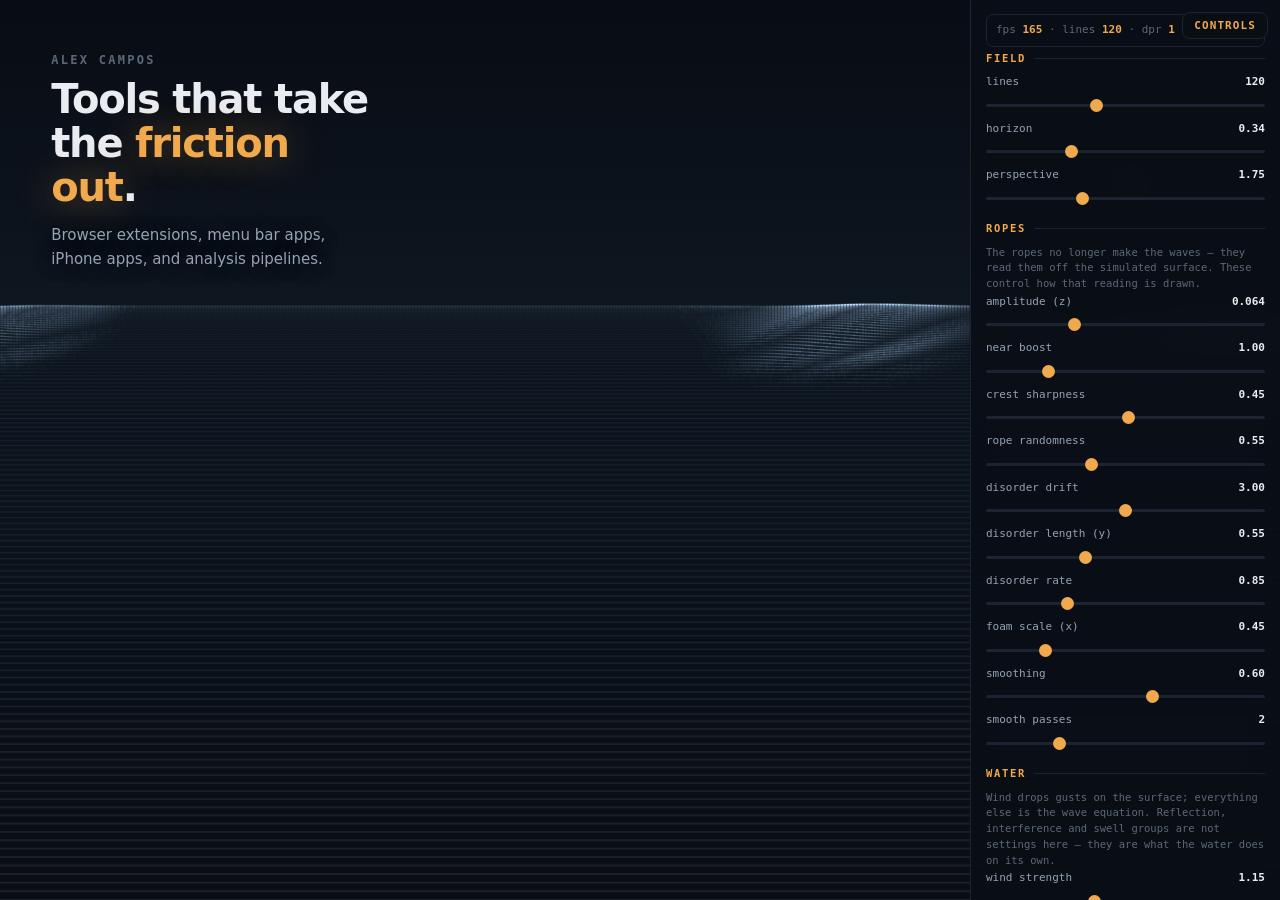
==== commit 8540fe7c: "Put the lighthouse on a headland at the right" ====
--- a/designs/rope-waves-sim.html
+++ b/designs/rope-waves-sim.html
@@ -240,7 +240,13 @@
   beamWidth:.30,      // angular half-width of the cone, in radians.
   beamSoft:.55,       // fraction of the cone that is soft edge.
   beamLift:1.6,       // specular gain on crests facing the lamp.
-  lampX:.42,          // lamp position across the screen, 0..1.
+  cliff:1,            // draw the headland. 0 = open water, lamp floats on the horizon.
+  cliffX:.80,          // where the cliff face meets the horizon, 0..1.
+  cliffH:.085,        // mesa top above the horizon, as a fraction of height.
+  cliffRough:.55,     // how broken the cliff face and top edge are. 0 = clean.
+  towerH:.055,        // tower height above the mesa, fraction of height.
+  lampX:.42,          // lamp position across the screen, 0..1. Ignored when
+                      // cliff is on -- the lamp rides the tower instead.
   beamSat:0.72,      // amber saturation. 1 = full amber, 0 = neutral warm-white.
   beamWarm:1.0,       // how far lit water shifts toward amber. 0 = stays cool.
   copyClear:26,       // px of water-free margin kept under the masthead copy.
@@ -374,6 +380,11 @@
   ['beamWidth','beam width',.05,1.2,.01,2],
   ['beamSoft','beam softness',0,1,.02,2],
   ['beamLift','crest glint',0,4,.05,2],
+  ['cliff','headland',0,1,1,0],
+  ['cliffX','cliff position',.5,1,.01,2],
+  ['cliffH','cliff height',0,.25,.005,3],
+  ['cliffRough','cliff roughness',0,1,.02,2],
+  ['towerH','tower height',0,.14,.005,3],
   ['lampX','lamp position',0,1,.01,2],
   ['beamWarm','beam warmth',0,1,.02,2],
   ['beamSat','beam saturation',0,1,.02,2],
@@ -790,14 +801,17 @@
 // eased sweep and then goes dark for a randomised gap. BEAM.a is the current
 // beam bearing in radians (0 = pointing straight at the viewer, +/- = off to
 // the sides); BEAM.on is 0 while dark.
-const BEAM={next:4, until:0, dir:1, left:0, on:0, a:0};
+const BEAM={next:4, until:0, dir:1, left:0, on:0, a:0, lx:0, elev:.12};
 const GUARD={on:0, x0:0, x1:0, y1:0};
 function beamStep(t){
   if(P.beam<=0){BEAM.on=0;return;}
   if(t>=BEAM.next && BEAM.left<=0){
     // Schedule a fresh burst: one sweep, or occasionally two back to back.
     const n=(P.beamDouble|0)>0 && Math.random()<1/(P.beamDouble|0) ? 2 : 1;
-    BEAM.left=n; BEAM.dir=Math.random()<.5?-1:1;
+    // A lamp rotates one way, so every sweep runs the same direction. Viewed
+    // from the water with the light up on the right, clockwise carries the
+    // beam right-to-left, out toward open sea.
+    BEAM.left=n; BEAM.dir=-1;
     BEAM.until=t+P.beamSweep;
   }
   if(BEAM.left>0 && t<BEAM.until){
@@ -842,7 +856,18 @@
   const N=P.lines|0;
   // Where the lamp sits on screen: a fixed point on the horizon, off to one
   // side. The beam sweeps from here, so the glare path converges on it.
-  const lampX=W*P.lampX, lampY=hz-2;
+  // With the headland on, the lamp is pinned to the top of the tower so the
+  // glare path converges on the light the viewer can actually see. CLIFF is
+  // filled here and drawn after the water, since the water composites with
+  // 'lighter' and would glow straight through a clipped silhouette.
+  const CLIFF={on:P.cliff>0&&P.cliffH>0, x:W*P.cliffX, top:0, lampX:0, lampY:0};
+  let lampX, lampY;
+  if(CLIFF.on){
+    CLIFF.top=hz-H*P.cliffH;
+    CLIFF.lampX=CLIFF.x+(W-CLIFF.x)*0.42;
+    CLIFF.lampY=CLIFF.top-H*P.towerH;
+    lampX=CLIFF.lampX; lampY=CLIFF.lampY;
+  } else { lampX=W*P.lampX; lampY=hz-2; }
   // Masthead guard box, in CSS px, refreshed each frame so it tracks layout.
   // Read from the DOM rather than hardcoded: the copy is clamp()-positioned and
   // its height changes with wrapping, so a fixed rect would drift.
@@ -852,6 +877,9 @@
       GUARD.on=1; GUARD.x0=r.left; GUARD.x1=r.right; GUARD.y1=r.bottom;
     } else GUARD.on=0;
   } else GUARD.on=0;
+
+  BEAM.lx=lampX;
+  BEAM.elev=0.12+(CLIFF.on?(P.cliffH+P.towerH)*1.1:0);
 
   g.fillStyle='#070A10';g.fillRect(0,0,W,H);
   const sky=g.createLinearGradient(0,0,0,hz);
@@ -1080,7 +1108,9 @@
         // Depth from `near` (1 = foreground): the draw pass is a separate loop
         // from the build pass, so the build pass's yDepth is out of scope here.
         const bd=1-near;
-        const bearing=Math.atan2((a2[0]-W*P.lampX)/W, 0.12+bd*1.6);
+        // Elevation grows with the tower: a light on a mesa throws a longer,
+        // narrower glare path than one sitting at sea level.
+        const bearing=Math.atan2((a2[0]-BEAM.lx)/W, BEAM.elev+bd*1.6);
         const d=Math.abs(bearing-BEAM.a);
         const hw=Math.max(.01,P.beamWidth);
         // Soft-edged wedge: full inside, falling to 0 across the outer `soft`.
@@ -1173,6 +1203,79 @@
   }
   g.globalCompositeOperation='source-over';
 
+  // --- Headland ------------------------------------------------------------
+  // Drawn last, opaque: it occludes the water by painting over it. A clip on
+  // the water pass would not work, because 'lighter' compositing means the
+  // rope lines add to whatever is beneath them rather than being hidden by it.
+  if(CLIFF.on){
+    const x0=CLIFF.x, top=CLIFF.top, base=hz+H*0.012;
+    // Deterministic jitter so the rock is steady frame to frame -- a fresh
+    // Math.random() per frame would make the silhouette boil.
+    const rk=(i)=>{const v=Math.sin(i*12.9898+P.seed*3.71)*43758.5453;return v-Math.floor(v);};
+    const rough=P.cliffRough;
+
+    g.beginPath();
+    g.moveTo(W,base);
+    g.lineTo(x0,base);
+    // Face: a steep scarp, not a dome. Nearly vertical for most of the rise so
+    // the top edge arrives as a defined shoulder -- that break is what reads as
+    // a mesa. A gentler curve here rounds it into a hill.
+    const FN=9, span=(W-x0);
+    for(let i=0;i<=FN;i++){
+      const u=i/FN;
+      // Batter: the face leans back as it rises, and the jitter is applied
+      // along it rather than only near the top, so the scarp reads as broken
+      // rock instead of a cut edge.
+      const x=x0+span*(0.16*u) + span*0.030*rough*(rk(i)-0.5);
+      const y=base+(top-base)*Math.pow(u,0.40) + (base-top)*0.055*rough*(rk(i+40)-0.5);
+      g.lineTo(x,y);
+    }
+    // Mesa top: flat, tilting very slightly inland, with small breaks only.
+    const TN=6;
+    for(let i=0;i<=TN;i++){
+      const u=i/TN;
+      const x=x0+span*(0.16+0.84*u);
+      // Small, mostly-downward breaks: a mesa top is flat but not milled.
+      const y=top - (base-top)*0.03*u + (base-top)*0.022*rough*rk(i+90);
+      g.lineTo(x,y);
+    }
+    g.lineTo(W,top-(base-top)*0.03);
+    g.closePath();
+    g.fillStyle='#05080D';g.fill();
+
+    // A faint lit rim on the seaward edge, brightening while the lamp sweeps.
+    g.save();g.clip();
+    const rim=g.createLinearGradient(x0,top,x0+(W-x0)*0.5,base);
+    const ri=(0.05+0.09*(BEAM.on?1:0)).toFixed(3);
+    rim.addColorStop(0,'rgba(236,196,150,'+ri+')');
+    rim.addColorStop(1,'rgba(236,196,150,0)');
+    g.fillStyle=rim;g.fillRect(x0,top-20,W-x0,base-top+20);
+    g.restore();
+
+    // Tower: tapered, on the mesa, set in from the seaward edge.
+    const tw=Math.max(3,W*0.0125), ty=CLIFF.lampY, tx=CLIFF.lampX;
+    const tb=top+(base-top)*0.16;   // sunk into the rock, no visible gap
+    g.beginPath();
+    g.moveTo(tx-tw*0.72,tb);
+    g.lineTo(tx-tw*0.46,ty+tw*0.5);
+    g.lineTo(tx+tw*0.46,ty+tw*0.5);
+    g.lineTo(tx+tw*0.72,tb);
+    g.closePath();
+    g.fillStyle='#080C12';g.fill();
+    // Lantern room and cap.
+    g.fillStyle='#05080D';
+    g.fillRect(tx-tw*0.60,ty-tw*0.30,tw*1.20,tw*0.86);
+    g.beginPath();
+    g.moveTo(tx-tw*0.66,ty-tw*0.30);
+    g.lineTo(tx+tw*0.66,ty-tw*0.30);
+    g.lineTo(tx,ty-tw*1.05);
+    g.closePath();g.fill();
+    // The lit glass itself, so the source reads as a point on the structure.
+    const lg=(0.34+0.62*(BEAM.on?1:0)).toFixed(3);
+    g.fillStyle='rgba(255,222,168,'+lg+')';
+    g.fillRect(tx-tw*0.30,ty-tw*0.14,tw*0.60,tw*0.54);
+  }
+
   document.getElementById('hud').innerHTML=
     'fps <b>'+fps.toFixed(0)+'</b> · lines <b>'+N+'</b> · dpr <b>'+DPR+'</b>';
   requestAnimationFrame(frame);
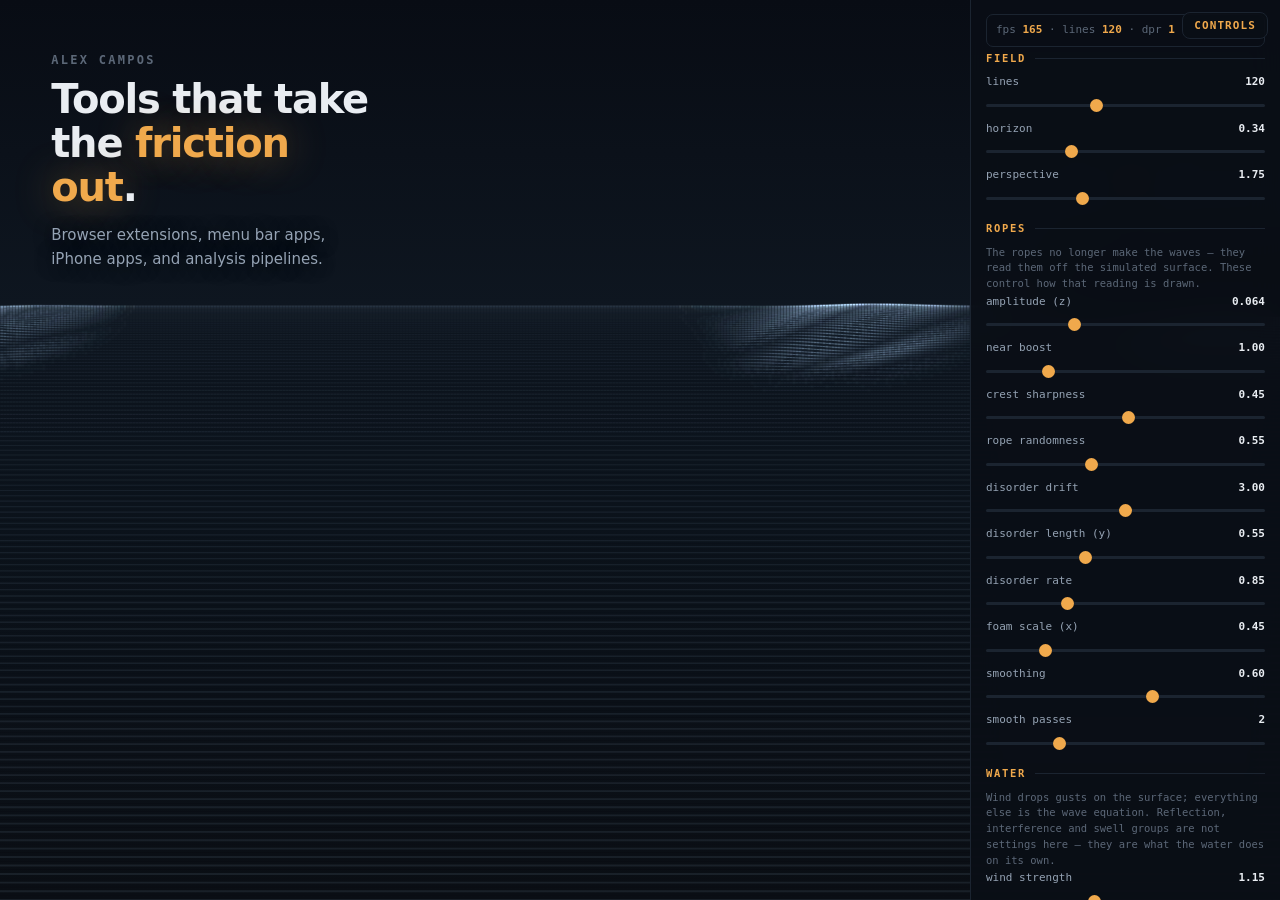
==== commit bac6ded1: "Cache the four per-frame gradients" ====
--- a/designs/rope-waves-sim.html
+++ b/designs/rope-waves-sim.html
@@ -803,6 +803,13 @@
 // the sides); BEAM.on is 0 while dark.
 const BEAM={next:4, until:0, dir:1, left:0, on:0, a:0, lx:0, elev:.12};
 const GUARD={on:0, x0:0, x1:0, y1:0};
+// Gradient objects are expensive to build and only change when the geometry or
+// the beam state does, so they are rebuilt on a key rather than every frame.
+const GRAD={val:{}, key:{}};
+function grad(name,key,make){
+  if(GRAD.key[name]!==key){ GRAD.key[name]=key; GRAD.val[name]=make(); }
+  return GRAD.val[name];
+}
 function beamStep(t){
   if(P.beam<=0){BEAM.on=0;return;}
   if(t>=BEAM.next && BEAM.left<=0){
@@ -882,8 +889,9 @@
   BEAM.elev=0.12+(CLIFF.on?(P.cliffH+P.towerH)*1.1:0);
 
   g.fillStyle='#070A10';g.fillRect(0,0,W,H);
-  const sky=g.createLinearGradient(0,0,0,hz);
-  sky.addColorStop(0,'#080C14');sky.addColorStop(1,'#0E1620');
+  const sky=grad('sky',hz,()=>{
+    const q=g.createLinearGradient(0,0,0,hz);
+    q.addColorStop(0,'#080C14');q.addColorStop(1,'#0E1620');return q;});
   g.fillStyle=sky;g.fillRect(0,0,W,hz);
   if(P.beam>0 && P.beamHaze>0){
     // Only a halo at the source -- no shaft. In clear air the beam is invisible
@@ -892,16 +900,18 @@
     // cartoons. Brightens while sweeping, never fully dark.
     const pulse=0.30+0.70*(BEAM.on?1:0);
     const rr=Math.max(8,W*0.075*P.beamHaze);
-    const gl=g.createRadialGradient(lampX,lampY,0,lampX,lampY,rr);
-    gl.addColorStop(0,'rgba(240,169,76,'+(0.34*pulse*P.beamHaze).toFixed(3)+')');
-    gl.addColorStop(.45,'rgba(240,169,76,'+(0.10*pulse*P.beamHaze).toFixed(3)+')');
-    gl.addColorStop(1,'rgba(240,169,76,0)');
+    const gl=grad('halo',lampX+'|'+lampY+'|'+rr+'|'+pulse+'|'+P.beamHaze,()=>{
+      const q=g.createRadialGradient(lampX,lampY,0,lampX,lampY,rr);
+      q.addColorStop(0,'rgba(240,169,76,'+(0.34*pulse*P.beamHaze).toFixed(3)+')');
+      q.addColorStop(.45,'rgba(240,169,76,'+(0.10*pulse*P.beamHaze).toFixed(3)+')');
+      q.addColorStop(1,'rgba(240,169,76,0)');return q;});
     g.fillStyle=gl;g.fillRect(lampX-rr,lampY-rr,rr*2,rr*2);
     g.fillStyle='rgba(255,214,150,'+(0.55*pulse).toFixed(3)+')';
     g.beginPath();g.arc(lampX,lampY,Math.max(1,W*0.0022),0,TAU);g.fill();
   }
-  const sea=g.createLinearGradient(0,hz,0,H);
-  sea.addColorStop(0,'#0A121C');sea.addColorStop(1,'#070A10');
+  const sea=grad('sea',hz+'|'+H,()=>{
+    const q=g.createLinearGradient(0,hz,0,H);
+    q.addColorStop(0,'#0A121C');q.addColorStop(1,'#070A10');return q;});
   g.fillStyle=sea;g.fillRect(0,hz,W,H-hz);
 
   g.globalCompositeOperation='lighter';
@@ -1245,10 +1255,11 @@
 
     // A faint lit rim on the seaward edge, brightening while the lamp sweeps.
     g.save();g.clip();
-    const rim=g.createLinearGradient(x0,top,x0+(W-x0)*0.5,base);
     const ri=(0.05+0.09*(BEAM.on?1:0)).toFixed(3);
-    rim.addColorStop(0,'rgba(236,196,150,'+ri+')');
-    rim.addColorStop(1,'rgba(236,196,150,0)');
+    const rim=grad('rim',x0+'|'+top+'|'+base+'|'+ri,()=>{
+      const q=g.createLinearGradient(x0,top,x0+(W-x0)*0.5,base);
+      q.addColorStop(0,'rgba(236,196,150,'+ri+')');
+      q.addColorStop(1,'rgba(236,196,150,0)');return q;});
     g.fillStyle=rim;g.fillRect(x0,top-20,W-x0,base-top+20);
     g.restore();
 
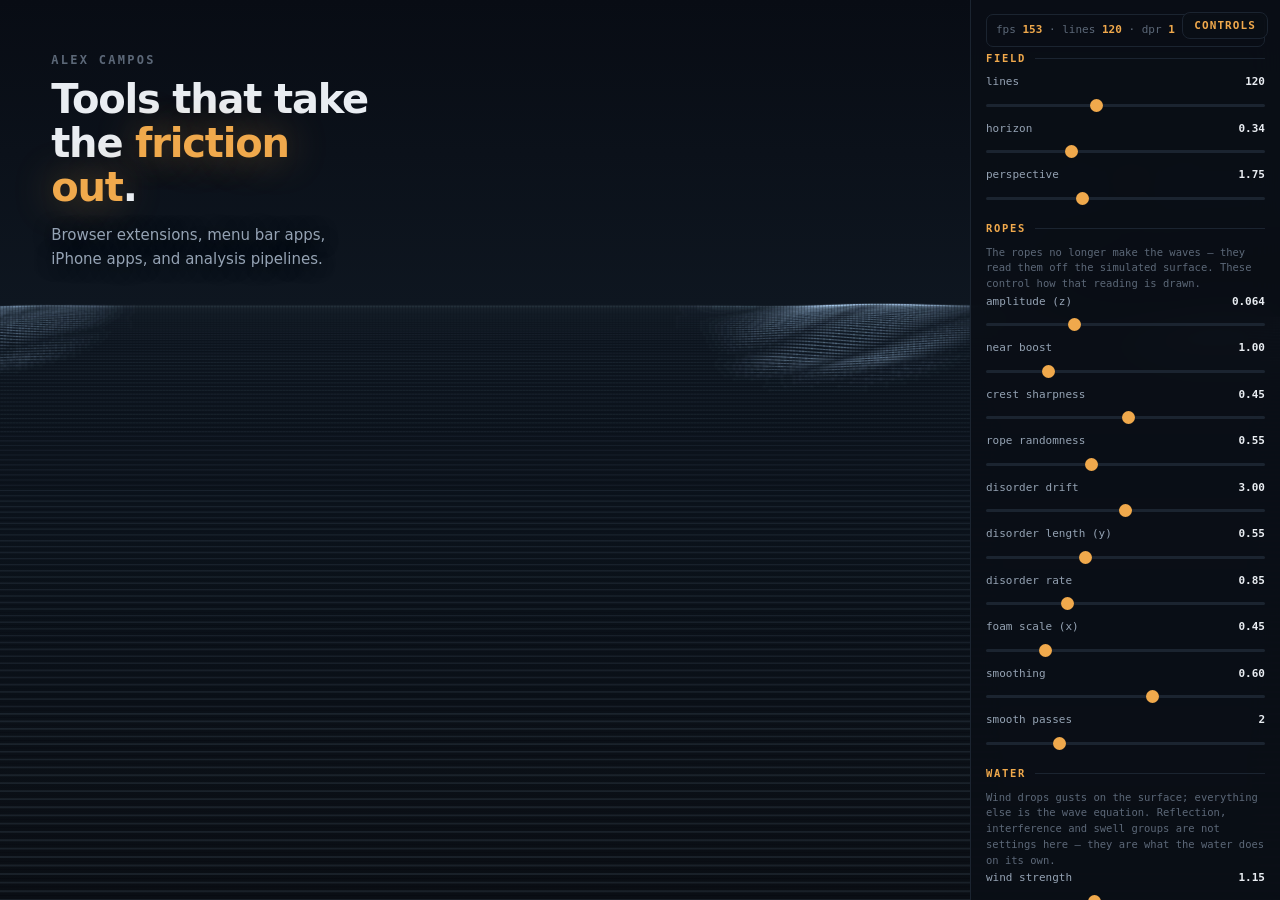
==== commit 264e23b0: "Batch strokes globally instead of per line" ====
--- a/designs/rope-waves-sim.html
+++ b/designs/rope-waves-sim.html
@@ -806,6 +806,8 @@
 // Gradient objects are expensive to build and only change when the geometry or
 // the beam state does, so they are rebuilt on a key rather than every frame.
 const GRAD={val:{}, key:{}};
+// Reused segment buckets for the draw pass, so a frame allocates nothing.
+const DRAW={buf:null, n:0};
 function grad(name,key,make){
   if(GRAD.key[name]!==key){ GRAD.key[name]=key; GRAD.val[name]=make(); }
   return GRAD.val[name];
@@ -1028,6 +1030,23 @@
   }
 
   // ---- pass 3: draw ------------------------------------------------------
+  // Buckets are GLOBAL, not per line. They used to be allocated inside this
+  // loop, so the batching only ever grouped a single line's segments: 120 lines
+  // x ~8 occupied bands x 2 strokes came to ~1980 stroke() calls per frame
+  // rather than the few hundred the banding exists to achieve. Compositing is
+  // 'lighter' and therefore order-independent, so segments from different lines
+  // can share one path. lineWidth varies per line, so it becomes a third bucket
+  // axis quantised into WSTEPS, and alpha folds into the band index because
+  // `base` is per-line as well.
+  const BANDS=P.bands|0, WSTEPS=6;
+  const NBUCK=BANDS*TINTS*WSTEPS;
+  if(!DRAW.buf || DRAW.n!==NBUCK){
+    DRAW.buf=[]; for(let q=0;q<NBUCK;q++)DRAW.buf.push([]); DRAW.n=NBUCK;
+  } else {
+    for(let q=0;q<NBUCK;q++) if(DRAW.buf[q].length) DRAW.buf[q].length=0;
+  }
+  const bucket=DRAW.buf, foamAll=[];
+  const lwLo=0.5*P.width, lwHi=2.0*P.width, lwSpan=Math.max(1e-6,lwHi-lwLo);
   for(let i=0;i<N;i++){
     const row=i*M, y0=baseY[i], amp=ampA[i], near=nearA[i], kxi=kxA[i];
 
@@ -1057,7 +1076,8 @@
     // of near brightness the horizon keeps: 1 = no ramp at all.
     const dim=P.dimFar+(1-P.dimFar)*near;
     const base=0.33*dim*P.bright;
-    const foam=[];
+    const lwLine=(0.5+near*1.5)*P.width;
+    const wi=Math.max(0,Math.min(WSTEPS-1,((lwLine-lwLo)/lwSpan*WSTEPS)|0));
     // Alpha bands. Every segment in a band is stroked at ONE alpha, so this is
     // literally colour quantization and the band count is the bit depth: at 6
     // the whole surface had only 6 possible brightnesses, a mean error of 24%
@@ -1070,8 +1090,6 @@
     // bands is the cheap way out: 32 puts the step at ~3% of range, under what
     // the eye picks up on a smooth gradient, for 5x the path ops on a frame
     // that was running at twice its target.
-    const BANDS=P.bands|0, bands=[];
-    for(let b=0;b<BANDS*TINTS;b++)bands.push([]);
     // Slope is a finite difference between ADJACENT samples, so it is inherently
     // high-frequency: every bit of grid noise lands in it at full strength. Measured
     // along real lines, lighting from slope alone reverses direction sample-to-sample
@@ -1175,41 +1193,49 @@
       // contours without the noise reading as grain.
       // Band straight off the normalised shade: the whole 0..BANDS range is
       // reachable now, instead of the 25% the old al/(base*2.2) mapping allowed.
-      const fb=(P.floor+(1-P.floor)*shade)*BANDS + (dith[j&63]-0.5)*P.dithAmt;
+      // Final alpha, not per-line shade: `base` carries the depth fade, so it
+      // has to be inside the quantisation for a global bucket to be one colour.
+      const aFinal=base*2.2*(P.floor+(1-P.floor)*shade);
+      const fb=aFinal/(0.33*P.bright*2.2)*BANDS + (dith[j&63]-0.5)*P.dithAmt;
       const bi=Math.max(0,Math.min(BANDS-1,fb|0));
       const ti=Math.min(TINTS-1,(hit*P.beamWarm*TINTS)|0);
-      bands[bi*TINTS+ti].push(a2,b2);
-      if(P.foam>0 && nslope>P.foamAt) foam.push(a2,b2);
+      bucket[(bi*TINTS+ti)*WSTEPS+wi].push(a2,b2);
+      if(P.foam>0 && nslope>P.foamAt) foamAll.push(a2,b2);
     }
 
-    const lw=(0.5+near*1.5)*P.width;
-    for(let b=0;b<BANDS;b++){
-      const al=base*2.2*(b+0.5)/BANDS;
-      for(let ti=0;ti<TINTS;ti++){
-        const seg=bands[b*TINTS+ti];if(!seg.length)continue;
-        // Empty tint buckets cost nothing, so while the beam is off this is the
-        // same number of strokes as before: every segment lands in bucket 0.
-        const m=TINTS>1?ti/(TINTS-1):0;
-        let r=COOL[0]+(AMBER[0]-COOL[0])*m,
-            gg=COOL[1]+(AMBER[1]-COOL[1])*m,
-            bb=COOL[2]+(AMBER[2]-COOL[2])*m;
-        const sat=P.beamSat, lum=0.2126*r+0.7152*gg+0.0722*bb;
-        r=lum+(r-lum)*sat; gg=lum+(gg-lum)*sat; bb=lum+(bb-lum)*sat;
-        const col=(r|0)+','+(gg|0)+','+(bb|0);
+  }
+
+  // One flush for the whole field. Empty buckets cost nothing, so the stroke
+  // count is the number of (alpha, tint, width) combinations actually present.
+  const maxA=0.33*P.bright*2.2;
+  for(let b=0;b<BANDS;b++){
+    const al=maxA*(b+0.5)/BANDS;
+    for(let ti=0;ti<TINTS;ti++){
+      const m=TINTS>1?ti/(TINTS-1):0;
+      let r=COOL[0]+(AMBER[0]-COOL[0])*m,
+          gg=COOL[1]+(AMBER[1]-COOL[1])*m,
+          bb=COOL[2]+(AMBER[2]-COOL[2])*m;
+      const sat=P.beamSat, lum=0.2126*r+0.7152*gg+0.0722*bb;
+      r=lum+(r-lum)*sat; gg=lum+(gg-lum)*sat; bb=lum+(bb-lum)*sat;
+      const col=(r|0)+','+(gg|0)+','+(bb|0);
+      for(let wq=0;wq<WSTEPS;wq++){
+        const seg=bucket[(b*TINTS+ti)*WSTEPS+wq];
+        if(!seg.length)continue;
+        const lw=lwLo+lwSpan*(wq+0.5)/WSTEPS;
         g.beginPath();
         for(let k2=0;k2<seg.length;k2+=2){g.moveTo(seg[k2][0],seg[k2][1]);g.lineTo(seg[k2+1][0],seg[k2+1][1]);}
-        g.strokeStyle='rgba('+col+','+(al*0.20)+')';g.lineWidth=lw*P.glow;g.stroke();
-        g.strokeStyle='rgba('+col+','+Math.min(1,al)+')';g.lineWidth=lw;g.stroke();
+        g.strokeStyle='rgba('+col+','+(al*0.20).toFixed(4)+')';g.lineWidth=lw*P.glow;g.stroke();
+        g.strokeStyle='rgba('+col+','+Math.min(1,al).toFixed(4)+')';g.lineWidth=lw;g.stroke();
       }
     }
-
-    // Foam sits on top, whiter and tighter than the water beneath it.
-    if(foam.length){
-      g.beginPath();
-      for(let k2=0;k2<foam.length;k2+=2){g.moveTo(foam[k2][0],foam[k2][1]);g.lineTo(foam[k2+1][0],foam[k2+1][1]);}
-      g.strokeStyle='rgba(226,240,255,'+Math.min(1,base*2.2*P.foam)+')';
-      g.lineWidth=lw*1.5; g.stroke();
-    }
+  }
+
+  // Foam sits on top, whiter and tighter than the water beneath it.
+  if(foamAll.length){
+    g.beginPath();
+    for(let k2=0;k2<foamAll.length;k2+=2){g.moveTo(foamAll[k2][0],foamAll[k2][1]);g.lineTo(foamAll[k2+1][0],foamAll[k2+1][1]);}
+    g.strokeStyle='rgba(226,240,255,'+Math.min(1,0.33*P.bright*2.2*P.foam).toFixed(4)+')';
+    g.lineWidth=(lwLo+lwSpan*0.75)*1.5; g.stroke();
   }
   g.globalCompositeOperation='source-over';
 
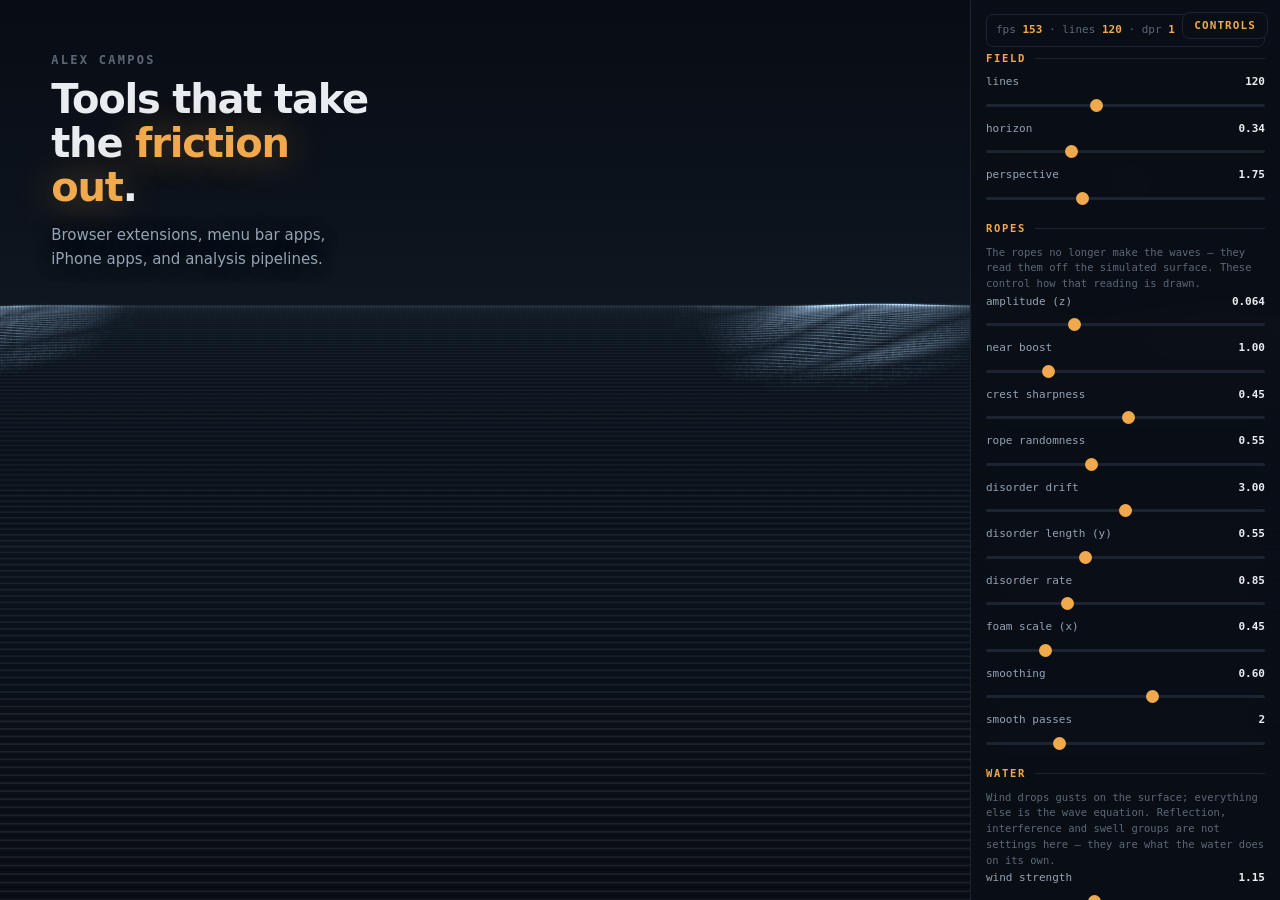
==== commit dd85a6a4: "Cut line-width buckets from 6 to 2" ====
--- a/designs/rope-waves-sim.html
+++ b/designs/rope-waves-sim.html
@@ -263,6 +263,7 @@
                       // LANDS -- so there is deliberately no cone drawn in the
                       // sky. Only the lamp gets a halo, which is the one part
                       // real photographs show without fog.
+  wSteps:2,           // line-width buckets. Multiplies stroke count; see pass 3.
   bands:48,           // brightness levels. This is a BATCHING budget, not a look:
                       // each band is one beginPath/stroke for every segment in
                       // it, so the count trades draw calls against tonal
@@ -368,6 +369,7 @@
  ['gLook',[
   ['bright','brightness',.1,4,.05,2],
   ['bands','brightness levels',4,64,1,0],
+  ['wSteps','width buckets',1,6,1,0],
   ['dithAmt','dither',0,1.5,.05,2],
   ['dimFar','horizon brightness',.1,1,.02,2],
   ['glow','glow spread',1,10,.1,1],
@@ -1038,7 +1040,11 @@
   // can share one path. lineWidth varies per line, so it becomes a third bucket
   // axis quantised into WSTEPS, and alpha folds into the band index because
   // `base` is per-line as well.
-  const BANDS=P.bands|0, WSTEPS=6;
+  // Width is a bucket axis, so it multiplies the stroke count directly: at 6
+  // steps a 41-band field costs 246 buckets rather than 41. The visible spread
+  // is about 1.5px of line width across the whole field, so 2 steps carries the
+  // near/far weight difference and the rest was paying 3x for nothing.
+  const BANDS=P.bands|0, WSTEPS=Math.max(1,P.wSteps|0);
   const NBUCK=BANDS*TINTS*WSTEPS;
   if(!DRAW.buf || DRAW.n!==NBUCK){
     DRAW.buf=[]; for(let q=0;q<NBUCK;q++)DRAW.buf.push([]); DRAW.n=NBUCK;
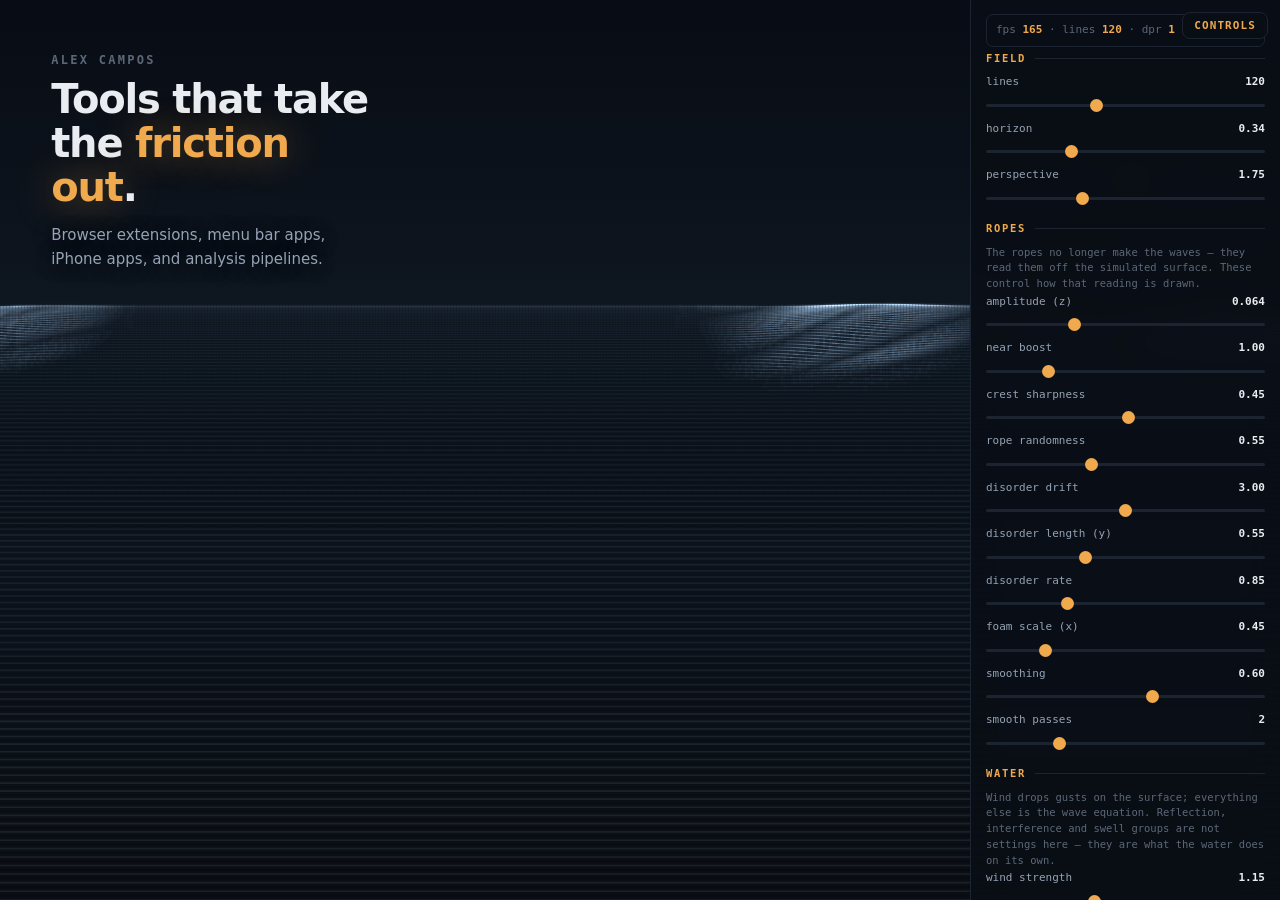
==== commit 98bf7c6a: "Extract the water renderer into water.js" ====
--- a/designs/rope-waves-sim.html
+++ b/designs/rope-waves-sim.html
@@ -97,1231 +97,5 @@
  <p class="note">space = pause · h = hide panel</p>
 </div>
 
-<script>
-const cv=document.getElementById('scene'), g=cv.getContext('2d');
-let W=0,H=0,DPR=1;
-function fit(){
-  DPR=Math.min(2,window.devicePixelRatio||1);
-  W=innerWidth;H=innerHeight;
-  cv.width=W*DPR;cv.height=H*DPR;cv.style.width=W+'px';cv.style.height=H+'px';
-  g.setTransform(DPR,0,0,DPR,0,0);
-}
-addEventListener('resize',fit);fit();
-
-// ---- parameters -----------------------------------------------------------
-// AXES, as specified: x runs left-right across the screen, y runs front-to-back
-// (depth into the scene), z is altitude above sea level. Screen position is
-// x directly, and (depth row baseline - z) vertically.
-const DEF={
-  lines:120, horizon:.34, persp:1.75,
-
-
-  // the water simulation
-  simW:340, simH:210,   // grid resolution (simH includes the fetch band)
-  simTile:1.0,        // how much of the grid one screen width spans
-  simDepth:1.0,       // 1 = rows sample with true perspective depth, 0 = linear
-  simGain:4,         // height field -> wave height
-  // Stiffness has a HARD stability ceiling at 2.0 and it is not a matter of
-  // taste: above it the scheme diverges at ANY damping (measured -- 2.02
-  // whites out, 2.0 survives only with heavy damping, 1.9 is safe across the
-  // whole damping range). That is the CFL limit for this stencil, and it is
-  // why every copy of this shader on the internet hardcodes 2.0. The slider
-  // stops at 1.9 and simStep clamps anyway, since a preset or a pasted
-  // settings blob can reach past the slider.
-  stiff:1.85,         // how hard a cell is pulled toward its neighbours
-  breakAt:.0008,      // squared-slope threshold where a crest starts to break.
-                      // Below this a wave is untouched, so swell carries. Chosen
-                      // off the measured slope distribution: this is the 95th
-                      // percentile, so ~5% of the surface is breaking at a time.
-                      // The first guess (.004) sat above the field maximum and
-                      // never fired at all.
-  breakRate:6,        // how hard the excess steepness is bled off. 0 = no
-                      // breaking, which is the pre-breaking behaviour.
-  visc:.35,           // short-wave viscosity: extra decay applied ONLY to the
-                      // small-scale part of the velocity field, so chop dies
-                      // fast and long swell carries. 0 = uniform damping.
-  damp:.12,           // per-STEP decay, so a longer grid costs more: with the
-                      // fetch band added, .55 killed the swell halfway across
-                      // (near rows at 0.017 vs 0.031 at the horizon). .12
-                      // carries it the full depth -- near/far energy 1.07.
-  speed:.13,          // simulated seconds per real second. 1.0 crossed in 2.8s
-  gustDir:1.0,        // how one-way each gust launches. 0 = radiates both ways
-  hzSkirt:6,          // absorbing band at the horizon edge, in cells
-  fetch:34,           // off-frame rows upwind where waves are generated
-  skirt:20,           // near-edge absorbing band, in cells
-  wind:1.15,           // gust strength
-  gustRate:34,        // gusts per second
-  gustSize:17,        // gust footprint in cells
-  windDir:1.45,       // wave heading, radians. ~pi/2 travels toward the viewer
-  windSpread:.10,     // how much headings scatter around it. 0 = glassy corduroy
-  swell2:.50,         // share of gusts belonging to the crossing swell
-  swell2Ang:.9,       // its heading offset, radians. 0 = no crossing at all.
-                      // Must clear ~50 degrees to READ as a second direction:
-                      // at the old .6 (34 deg) the angular histogram showed a
-                      // single blob at 90, not two peaks -- the trains were
-                      // generated apart and merged, so the surface still looked
-                      // like everything moved one way. windSpread matters as
-                      // much: above ~13 deg the two peaks smear back together
-                      // whatever the separation.
-  swell2Len:1.7,      // its wavelength vs the main train (older = longer)
-  swell2Crest:0.7,    // its crest length vs the main train. Kept near 1: this is
-                      // footprint, not wavelength, and a wide stamp erases heading.
-  swell2Amp:1.4,      // its strength vs the main train
-
-  // Disorder that travels front-to-back. This shifts where a line READS its
-  // per-line randomness rather than adding height, so bands of the field go
-  // rough and then settle without competing with the water for the same
-  // visual channel.
-  chopLen:.55,        // how far apart the rough bands sit along y
-  chopRate:.85,       // how fast they travel
-  chopAmt:3.0,        // how far the read head shifts — 0 = disorder stands still
-
-  // rope look (the sim supplies height; these shape how it is drawn)
-  amp:.064,           // z amplitude, fraction of the sea band height
-  waveLen:.45,        // only sets the per-line wavenumber the foam test uses
-  // Perspective ALREADY makes far waves small: the row gap runs 1.4px at the
-  // horizon to 7.2px in front, a 10x size difference for free. ampNear multiplies
-  // on top of that, so 1.9 compounded to ~190x and gave a flat horizon under a
-  // storming foreground.
-  //
-  // The obvious fix -- ampNear 0, equal pixel height at every depth -- destroys
-  // the scene, and the reason is worth keeping. Perspective packs the far rows
-  // 9x closer together, so equal PIXEL amplitude makes a far wave 9x too big
-  // for the rows it belongs to. It does not read as flat, it reads as
-  // overscaled, and with no size gradient left the eye has nothing to judge
-  // distance by: the water becomes a vertical wall of brushed metal. 0.55 is
-  // already halfway there, the mid-field going to fabric whorls.
-  //
-  // Measured in row-spacings -- the units that decide whether a wave looks
-  // like a wave -- 1.0 is nearly flat ALREADY: 3.5 row-gaps at the horizon
-  // against 4.6 in front, a 1.3x spread hiding inside a 12.8x pixel ratio.
-  // The apparent front-to-back imbalance was mostly brightness; see dimFar.
-  ampNear:1.0,        // how much taller the near lines swing
-  // Gerstner steepness. A sine is symmetric -- crest and trough the same shape --
-  // but water particles move in circles, so real waves have SHARP crests over
-  // BROAD flat troughs. Measured skew: pure sine 0.00, our 2nd harmonic -0.34
-  // (pointing the wrong way, sharpening the troughs), Gerstner at .45 gives
-  // +0.48, inside the +0.3..+0.8 range real ocean sits in. Points are pushed
-  // horizontally toward each crest, which bunches them there and thins the
-  // troughs -- the visual signature of water rather than a wiggly line.
-  steep:.45,
-  ropeRand:.55,
-  // Reflection and crossing swells used to be parameters here: a hand-added
-  // backwards copy of the wave, and four hand-placed headings. Both are gone
-  // because the simulation does them for real -- a wave meeting the near-edge
-  // skirt, or two gusts meeting each other, interfere because that is what the
-  // neighbour coupling DOES. Ten sliders became four gust controls.
-  smooth:.6,          // Taubin smoothing strength
-  smoothPass:2,       // how many smoothing passes
-  // groups: swell arrives in sets. This is an ENVELOPE, not a wave -- it
-  // scales how hard each patch of water swings rather than adding height of
-  // its own. It replaces what used to be a "tide" that also lifted lines
-  // bodily: measured, that additive lift LOWERED group contrast (1.26 vs 1.30
-  // without it), because moving every point of a rope by the same amount
-  // cannot make one patch livelier than another. The crossing swells now carry
-  // the y-direction height the tide used to fake.
-  // chop: disorder that travels front-to-back. This is the surviving half of
-  // the old ripple: it shifts where a line READS its randomness rather than
-  // adding a displacement, so bands of the field go choppy and then settle
-  // without competing with the rope's own randomness for the same channel.
-
-  // look
-  bright:1.0, glow:4.2, width:1.0, crest:1.4,
-  // --- Lighthouse ---------------------------------------------------------
-  beam:1.0,           // master intensity. 0 = off.
-  beamSweep:2.0,      // seconds for one crossing of the field.
-  beamGapMin:8,       // seconds of dark between sweeps, low end...
-  beamGapMax:20,      // ...and high end. Randomised per sweep: a FIXED gap is
-                      // still a metronome, just a sparser one, and behind body
-                      // copy a predictable beat pulls the eye off the text.
-  beamDouble:6,       // odds of a double sweep: 1-in-N. 0 = never. Random
-                      // rather than every-Nth for the same reason as the gap --
-                      // a deterministic count is a pattern at a longer period.
-  beamWidth:.30,      // angular half-width of the cone, in radians.
-  beamSoft:.55,       // fraction of the cone that is soft edge.
-  beamLift:1.6,       // specular gain on crests facing the lamp.
-  cliff:1,            // draw the headland. 0 = open water, lamp floats on the horizon.
-  cliffX:.80,          // where the cliff face meets the horizon, 0..1.
-  cliffH:.085,        // mesa top above the horizon, as a fraction of height.
-  cliffRough:.55,     // how broken the cliff face and top edge are. 0 = clean.
-  towerH:.055,        // tower height above the mesa, fraction of height.
-  lampX:.42,          // lamp position across the screen, 0..1. Ignored when
-                      // cliff is on -- the lamp rides the tower instead.
-  beamSat:0.72,      // amber saturation. 1 = full amber, 0 = neutral warm-white.
-  beamWarm:1.0,       // how far lit water shifts toward amber. 0 = stays cool.
-  copyClear:26,       // px of water-free margin kept under the masthead copy.
-                      // Pushes the horizon down on short viewports rather than
-                      // letting waves run under the text. 0 disables.
-  beamGuard:1.0,      // how strongly the beam is held back behind the masthead
-                      // copy. Measured: at viewport heights under ~591px the
-                      // horizon rises past the copy, and an amber wash under the
-                      // intro paragraph took contrast to 1.0 (text and water the
-                      // same colour -- literally invisible) against WCAG AA's
-                      // 4.5 for body text. 0 disables the guard.
-  beamHaze:.35,       // glow bloom around the lamp itself. In CLEAR air a beam
-                      // is invisible from the side -- you only see where it
-                      // LANDS -- so there is deliberately no cone drawn in the
-                      // sky. Only the lamp gets a halo, which is the one part
-                      // real photographs show without fog.
-  wSteps:2,           // line-width buckets. Multiplies stroke count; see pass 3.
-  bands:48,           // brightness levels. This is a BATCHING budget, not a look:
-                      // each band is one beginPath/stroke for every segment in
-                      // it, so the count trades draw calls against tonal
-                      // smoothness. Measured: 32->118fps, 64->100, 96->75,
-                      // 200->59. 64 is where the terracing stops being visible
-                      // and the cost is still small.
-  dithAmt:0,          // Jitter across band edges. OFF: measured free (118 vs 116
-                      // fps), so it was never earning its keep, and what it
-                      // actually did was trade contour lines for speckle -- the
-                      // water read as grainy rather than wet. With enough bands
-                      // there is no edge left to hide, which is the better fix.
-  dimFar:.55,         // horizon brightness as a fraction of the foreground's
-  // Lighting mix. Height-based lighting glows AT the crest, which reads as a
-  // glowing ridge; real water glows where the surface TILTS toward the light,
-  // which is on the flanks. Slope lighting puts two bright bands per wave with a
-  // dark seam along the crest itself. Pure slope loses which way is up, so this
-  // blends: 0 = all height (as before), 1 = all slope. 0.55 lit almost the whole
-  // surface and washed out the troughs, so the default sits lower.
-  slopeLit:.70,
-  slopeSmooth:4,      // taps each side when low-passing slope along a line. 0 =
-                      // raw per-segment slope, which speckles (see the draw loop).
-  litRange:.95,       // lit value that maps to full brightness. Lower = the
-                      // shading reaches white sooner, so more of the water is
-                      // in the bright half of the scale.
-  litGamma:.75,       // curve on the shading. <1 lifts the mid-tones, which is
-                      // where nearly all the surface sits.
-  floor:.14,          // darkest a segment gets, as a fraction of full. Replaces
-                      // the old hardcoded 0.65, which wasted 19 bands.
-  // Foam: bright specks on the steepest crests only. The trigger is slope
-  // normalised by the line's own amp*k, which is scale-free -- a fixed slope
-  // threshold caught 8% of far lines and 60% of near ones, since slope scales
-  // with amplitude. At 2.0 about 2-6% of segments foam, and it responds to
-  // steepness the way it should: 0% at crest sharpness .2, ~10% at .7.
-  foam:.45, foamAt:2.0,
-
-  seed:7,             // reroll the per-line randomness
-  randScale:8,        // lines per random anchor — how slowly randomness drifts
-  randOct:4,          // octaves of detail on top of that drift
-};
-// Live tweaks are lost on reload unless saved. SET AS DEFAULT writes the current
-// values here; RESET drops them and returns to the DEF block above.
-const STORE='rws.defaults';
-function loadSaved(){
-  try{
-    const raw=localStorage.getItem(STORE); if(!raw) return null;
-    const o=JSON.parse(raw); if(!o||typeof o!=='object') return null;
-    // Only accept keys DEF knows about, so a stale save can't inject junk.
-    const clean={};
-    for(const k of Object.keys(DEF)) if(typeof o[k]==='number'&&isFinite(o[k])) clean[k]=o[k];
-    return clean;
-  }catch(e){ return null; }
-}
-const SAVED=loadSaved();
-const P={...DEF,...(SAVED||{})};
-
-const SPEC=[
- ['gField',[
-  ['lines','lines',30,260,1,0],
-  ['horizon','horizon',.18,.72,.01,2],
-  ['persp','perspective',.8,3.6,.05,2],
- ]],
- ['gRope',[
-  ['amp','amplitude (z)',.005,.20,.005,3],
-  ['ampNear','near boost',.2,4,.05,2],
-  ['steep','crest sharpness',0,.9,.02,2],
-  ['ropeRand','rope randomness',0,1.5,.02,2],
-  ['chopAmt','disorder drift',0,6,.05,2],
-  ['chopLen','disorder length (y)',.04,1.5,.01,2],
-  ['chopRate','disorder rate',0,3,.05,2],
-  ['waveLen','foam scale (x)',.08,2.0,.02,2],
-  ['smooth','smoothing',0,1,.02,2],
-  ['smoothPass','smooth passes',0,8,1,0],
- ]],
- ['gCross',[
-  ['wind','wind strength',0,3,.05,2],
-  ['gustRate','gusts per second',0,120,1,0],
-  ['gustSize','gust size',4,60,1,0],
-  ['windDir','wave heading',0,3.14,.05,2],
-  ['windSpread','heading spread',0,1.2,.05,2],
-  ['swell2','2nd swell share',0,.6,.02,2],
-  ['swell2Ang','2nd swell angle',0,1.4,.05,2],
-  ['swell2Len','2nd swell length',.5,3,.1,1],
-  ['swell2Crest','2nd swell crest len',.5,3,.1,1],
-  ['swell2Amp','2nd swell strength',0,1.5,.05,2],
-  ['stiff','stiffness',.3,1.9,.02,2],
-  ['damp','damping',.1,2,.02,2],
-  ['visc','short-wave viscosity',0,1,.02,2],
-  ['breakAt','break threshold',0,.02,.0005,4],
-  ['breakRate','break rate',0,30,.5,1],
-  ['simGain','wave height',2,80,1,0],
-  ['simDepth','perspective sampling',0,1,.02,2],
-  ['simTile','water tile',.3,3,.05,2],
-  ['speed','wave speed',.05,1.5,.01,2],
-  ['hzSkirt','horizon skirt',2,40,1,0],
-  ['fetch','fetch band (off-frame)',0,80,1,0],
-  ['gustDir','gust directionality',0,2,.05,2],
-  ['skirt','near-edge absorb',4,50,1,0],
- ]],
- ['gTide',[
-  ['simW','grid width',80,520,10,0],
-  ['simH','grid depth',60,300,10,0],
- ]],
- ['gLook',[
-  ['bright','brightness',.1,4,.05,2],
-  ['bands','brightness levels',4,64,1,0],
-  ['wSteps','width buckets',1,6,1,0],
-  ['dithAmt','dither',0,1.5,.05,2],
-  ['dimFar','horizon brightness',.1,1,.02,2],
-  ['glow','glow spread',1,10,.1,1],
-  ['width','line width',.2,3.5,.05,2],
-  ['beam','lighthouse',0,2,.05,2],
-  ['beamSweep','sweep seconds',.4,6,.1,2],
-  ['beamGapMin','gap min',1,30,.5,1],
-  ['beamGapMax','gap max',1,60,.5,1],
-  ['beamDouble','double 1-in-N',0,12,1,0],
-  ['beamWidth','beam width',.05,1.2,.01,2],
-  ['beamSoft','beam softness',0,1,.02,2],
-  ['beamLift','crest glint',0,4,.05,2],
-  ['cliff','headland',0,1,1,0],
-  ['cliffX','cliff position',.5,1,.01,2],
-  ['cliffH','cliff height',0,.25,.005,3],
-  ['cliffRough','cliff roughness',0,1,.02,2],
-  ['towerH','tower height',0,.14,.005,3],
-  ['lampX','lamp position',0,1,.01,2],
-  ['beamWarm','beam warmth',0,1,.02,2],
-  ['beamSat','beam saturation',0,1,.02,2],
-  ['beamHaze','lamp haze',0,1,.02,2],
-  ['beamGuard','copy guard',0,1,.02,2],
-  ['copyClear','copy clearance',0,120,2,0],
-  ['crest','crest contrast',0,2,.05,2],
-  ['slopeLit','light on slopes',0,1,.02,2],
-  ['slopeSmooth','slope smoothing',0,8,1,0],
-  ['litRange','light range',.1,2,.05,2],
-  ['litGamma','light curve',.2,2,.05,2],
-  ['floor','shadow floor',0,.6,.01,2],
-  ['foam','foam',0,2,.02,2],
-  ['foamAt','foam threshold',1,3,.02,2],
- ]],
- ['gSeed',[
-  ['randScale','randomness scale',1,60,1,0],
-  ['randOct','randomness detail',1,5,1,0],
-  ['seed','seed',1,60,1,0],
- ]],
-];
-
-const inputs={};
-for(const [gid,rows] of SPEC){
-  const host=document.getElementById(gid);
-  for(const [key,label,lo,hi,st,dp] of rows){
-    const d=document.createElement('div');d.className='ctl';
-    d.innerHTML='<div class="lab"><span>'+label+'</span><b id="v_'+key+'"></b></div>';
-    const r=document.createElement('input');
-    r.type='range';r.min=lo;r.max=hi;r.step=st;r.value=P[key];
-    r.addEventListener('input',()=>{P[key]=parseFloat(r.value);
-      document.getElementById('v_'+key).textContent=P[key].toFixed(dp);});
-    d.appendChild(r);host.appendChild(d);
-    inputs[key]=[r,dp];
-  }
-}
-function sync(){for(const k in inputs){const [r,dp]=inputs[k];r.value=P[k];
-  document.getElementById('v_'+k).textContent=P[k].toFixed(dp);}}
-sync();
-
-const PRE={
-  rope  :{},
-  sheet :{wind:.35,gustRate:12,gustSize:30,windDir:1.45,windSpread:.15,damp:.35,simGain:34,lines:100,ropeRand:0,steep:.2},
-  swell :{wind:1.4,gustRate:22,gustSize:24,windDir:1.45,windSpread:.25,damp:.45,stiff:1.9,simGain:40,
-          lines:140,glow:5.6,width:1.1,steep:.55},
-  chop  :{wind:1.1,gustRate:80,gustSize:11,windDir:1.45,windSpread:.7,damp:1.0,simGain:16,
-          lines:200,glow:6.2,width:.75,bright:1.6,ropeRand:.75},
-};
-document.querySelectorAll('[data-pre]').forEach(b=>b.addEventListener('click',()=>{
-  Object.assign(P,DEF,PRE[b.dataset.pre]);sync();}));
-document.getElementById('reset').addEventListener('click',()=>{
-  try{ localStorage.removeItem(STORE); }catch(e){}
-  Object.assign(P,DEF);sync();flash('reset','RESET');});
-document.getElementById('save').addEventListener('click',()=>{
-  const o={}; for(const k of Object.keys(DEF)) o[k]=P[k];
-  try{ localStorage.setItem(STORE,JSON.stringify(o)); flash('save','SAVED'); }
-  catch(e){ flash('save','SAVE FAILED'); }});
-// Confirm in the button label; there is no other feedback that a click landed.
-function flash(id,msg){
-  const b=document.getElementById(id), was=b.textContent;
-  b.textContent=msg; setTimeout(()=>{b.textContent=was;},900);
-}
-
-// Copy the live values as a paste-ready DEF block. Written to the page as well
-// as the clipboard, since clipboard writes fail without a user gesture in some
-// contexts and a visible block still lets the values be selected by hand.
-const outEl=document.getElementById('out');
-document.getElementById('copy').addEventListener('click',()=>{
-  const keys=Object.keys(DEF);
-  const w=Math.max(...keys.map(k=>k.length));
-  const body=keys.map(k=>'  '+(k+':').padEnd(w+1)+' '+
-    (Number.isInteger(DEF[k])&&Number.isInteger(P[k])?P[k]:+P[k].toFixed(4))+',').join('\n');
-  const txt='const DEF={\n'+body+'\n};';
-  outEl.textContent=txt; outEl.classList.add('on');
-  const btn=document.getElementById('copy');
-  navigator.clipboard.writeText(txt).then(
-    ()=>{btn.textContent='COPIED';setTimeout(()=>btn.textContent='COPY SETTINGS',1400);},
-    ()=>{btn.textContent='SELECT BELOW';setTimeout(()=>btn.textContent='COPY SETTINGS',1800);});
-});
-
-const panel=document.getElementById('panel'), toggle=document.getElementById('toggle');
-toggle.addEventListener('click',()=>panel.classList.toggle('hid'));
-let paused=false;
-addEventListener('keydown',e=>{
-  if(e.code==='Space'){e.preventDefault();paused=!paused;}
-  if(e.key==='h')panel.classList.toggle('hid');
-});
-
-// ---- draw -----------------------------------------------------------------
-const COOL=[143,182,217], AMBER=[236,196,150], TAU=Math.PI*2;
-// Warm-tint buckets: a segment's colour is COOL->AMBER by how much beam it
-// caught. Banding by alpha alone would force one colour per band, so the beam
-// gets its own axis and each band is drawn once per tint bucket it uses.
-const TINTS=5;
-
-// Per-line randomness, drawn ONCE per (seed, line count) and cached. Rolling new
-// numbers every frame would make the lines flicker; what makes neighbours differ
-// without jitter is that each line keeps its own offsets for good.
-let RND=null, rndKey='';
-function lineRandom(N,seed,scale,oct){
-  const key=N+':'+seed+':'+scale.toFixed(2)+':'+oct;
-  if(key===rndKey) return RND;
-  let sd=(seed>>>0)||1;
-  const rnd=()=>{sd^=sd<<13;sd>>>=0;sd^=sd>>17;sd^=sd<<5;sd>>>=0;return sd/4294967296;};
-
-  // Coherent noise along the line index. Instead of an independent random number
-  // per line, pick values at anchors every `scale` lines and interpolate between
-  // them with a smoothstep — so a line's value is always close to its
-  // neighbours' and the randomness itself reads as a slow wave along y.
-  // `oct` octaves add finer detail on top at half amplitude each, which is what
-  // keeps it from looking like a plain sine.
-  function coherent(N,scale,oct){
-    const out=new Float64Array(N);
-    let amp=1, tot=0, sc=Math.max(1,scale);
-    for(let o=0;o<Math.max(1,oct);o++){
-      // Periodic: the anchor ring wraps, so noise[N-1] flows back into noise[0].
-      // Chop slides the sampling position past both ends of this array, and
-      // a non-periodic one leaves an 8x discontinuity at the join that sweeps
-      // through the field as a visible crease.
-      const nA=Math.max(2,Math.round(N/sc)), A=new Float64Array(nA);
-      for(let a=0;a<nA;a++) A[a]=rnd()*2-1;
-      for(let i=0;i<N;i++){
-        const f=i/sc, a0=f|0, u=f-a0;
-        const w=u*u*(3-2*u);              // smoothstep: flat slope at each anchor
-        out[i]+=amp*(A[a0%nA]*(1-w)+A[(a0+1)%nA]*w);
-      }
-      tot+=amp; amp*=0.5; sc*=0.5;
-    }
-    for(let i=0;i<N;i++) out[i]/=tot;     // renormalise back to about [-1,1]
-    return out;
-  }
-
-  const r={
-    len:    coherent(N,scale,oct),
-    amp:    coherent(N,scale,oct),
-  };
-  RND=r; rndKey=key; return r;
-}
-
-// Read a noise array at a fractional line position. Chop shifts where a
-// line samples its randomness, and that shift is continuous — sampling at the
-// nearest whole index instead would snap from line to line and flicker.
-function sampleN(arr,f){
-  const n=arr.length;
-  // wrap rather than clamp: chop can push the sampling position well past
-  // either end, and clamping would make every line out there read the same
-  // value — a flat dead band at the horizon and in the foreground.
-  let g=f%n; if(g<0)g+=n;
-  const i0=g|0, u=g-i0, w=u*u*(3-2*u);
-  return arr[i0]*(1-w)+arr[(i0+1)%n]*w;
-}
-
-// Rows are spaced so they crowd toward the horizon — the whole depth cue.
-function rowY(i,N,hz){
-  const u=i/(N-1);
-  return hz + (H-hz)*Math.pow(u,P.persp);
-}
-
-let t=0, last=performance.now(), fps=60;
-
-// ---------------------------------------------------------------------------
-// The water itself.
-//
-// This is the discrete wave equation, the same eight lines every GPU water toy
-// runs: each cell accelerates toward the average height of its four neighbours,
-// velocity is damped, height integrates. Waves are not written down here --
-// they are what the loop DOES. Reflection is what happens at a boundary,
-// interference is what happens when two ripples meet, and groups fall out of
-// dispersion. The sine version had to fake all three by hand.
-//
-// It runs on the CPU because it is cheap: 0.19ms per step at 320x160, about
-// 1.5% of a frame. A GPU version would buy nothing and cost the build step.
-//
-// What it CANNOT do is sharp crests. The linear wave equation is symmetric by
-// construction -- measured skew hovers at 0.0 no matter how it is forced --
-// while real water has sharp crests over broad troughs. So the Gerstner warp
-// stays, now applied to the simulated surface rather than to a sine.
-// ---------------------------------------------------------------------------
-const SIM={W:0,H:0,h:null,v:null,acc:0};
-
-// A fixed 64-entry blue-ish noise table for dithering the alpha bands. Fixed
-// rather than Math.random() per segment: random would make every segment
-// shimmer independently every frame, which reads as static crawling over the
-// water. Indexed by position along the line, so the pattern is stable frame to
-// frame and the dither disappears into texture instead of animating.
-const dith=(()=>{
-  const a=new Float64Array(64); let sd=1013904223;
-  for(let i=0;i<64;i++){sd=(sd*1664525+1013904223)>>>0; a[i]=sd/4294967296;}
-  return a;
-})();
-
-function simInit(w,hh){
-  SIM.W=w; SIM.H=hh;
-  SIM.h=new Float32Array(w*hh); SIM.v=new Float32Array(w*hh); SIM.acc=0;
-}
-
-function simStep(){
-  const {W:w,H:hh,h,v}=SIM;
-  const k=Math.min(1.95,Math.max(0,P.stiff)), damp=1-Math.max(0,P.damp)*0.02;
-  // Viscosity is wavelength-dependent in real water -- decay goes roughly as
-  // 1/lambda^2, which is why chop dies in a few seconds and ocean swell crosses
-  // an ocean. A single scalar damp cannot do that: it takes the same bite out of
-  // a 15px ripple and a 26px swell, so everything faded in lockstep and a crest
-  // crossed the whole field keeping 64% of its height.
-  //
-  // The 4-neighbour mean of v is a low-pass of the velocity field, so v minus
-  // that mean is its SHORT-wavelength part. Damping only the residual leaves long
-  // waves nearly untouched while chop decays fast. Costs one extra mean per cell.
-  const visc=Math.max(0,P.visc)*0.25;
-  // Breaking. Viscosity alone damps every wave by the same fraction whatever its
-  // shape, and measured against real water that is the wrong mechanism entirely:
-  // at this framing pure viscous decay gives a 1.2m wave a half-life of HOURS,
-  // so it is not what makes real waves die. Breaking is. A wave steepens until
-  // its face collapses, dumping energy all at once, and a gentle swell alongside
-  // it keeps going untouched. That is why real water looks like it decays fast
-  // while ocean swell still crosses oceans -- the loss depends on STEEPNESS, not
-  // on time.
-  //
-  // So: past a slope threshold, bleed velocity in proportion to the excess. The
-  // gradients are already loaded here for the wave equation, so this reuses them
-  // -- no extra memory traffic, and comparing squared slope against a squared
-  // threshold avoids a sqrt per cell. Measured at 0.25% of wall time.
-  const brk=Math.max(0,P.breakAt), brkR=Math.max(0,P.breakRate);
-  const doBrk=brkR>0;
-  for(let y=1;y<hh-1;y++){
-    const r=y*w;
-    for(let x=1;x<w-1;x++){
-      const i=r+x;
-      const hl=h[i-1], hr=h[i+1], hu=h[i-w], hd=h[i+w];
-      const avg=(hl+hr+hu+hd)*0.25;
-      let nv=(v[i]+(avg-h[i])*k)*damp;
-      const vAvg=(v[i-1]+v[i+1]+v[i-w]+v[i+w])*0.25;
-      nv-=(nv-vAvg)*visc;
-      if(doBrk){
-        const gx=(hr-hl)*0.5, gy=(hd-hu)*0.5;
-        const sq=gx*gx+gy*gy;
-        // Clamped: this term is the only nonlinear one in the scheme, and an
-        // unbounded state-dependent subtraction can outrun the CFL limit. Half
-        // the velocity is the most any single step may remove.
-        if(sq>brk) nv*=1-Math.min(.5,(sq-brk)*brkR);
-      }
-      v[i]=nv;
-    }
-  }
-  for(let i=0;i<h.length;i++) h[i]+=v[i];
-
-  // Open water, not a pool. Their demo is a box with hard walls and it rings
-  // like a drum; ours has to run off past the edge of the frame.
-  //   x wraps: no side walls at all, swell just keeps going.
-  //   BOTH y edges get a damping skirt so waves leave instead of bouncing.
-  //
-  // The horizon edge used to be left clamped, on the theory that it was "live"
-  // so swell could march in from beyond the frame. Nothing forces it there,
-  // though, so in practice it was simply a wall: a single pulse sent at it came
-  // back with 20% of its energy, and the returning waves stood against the
-  // incoming ones. That standing pattern is what read as a POOL -- 25% of all
-  // motion was whole rows heaving in unison, the bounce off the far end,
-  // instead of crests travelling past. Absorbing at both ends drops that to a
-  // few percent and the swell reads as passing through.
-  for(let y=0;y<hh;y++){
-    h[y*w]=h[y*w+w-2]; h[y*w+w-1]=h[y*w+1];
-    v[y*w]=v[y*w+w-2]; v[y*w+w-1]=v[y*w+1];
-  }
-  const sk=Math.max(1,P.skirt|0);
-  for(let y=hh-sk;y<hh;y++){
-    const f=0.5+0.5*(hh-1-y)/sk, r=y*w;
-    for(let x=0;x<w;x++){ h[r+x]*=f; v[r+x]*=f; }
-  }
-  const hsk=Math.max(1,P.hzSkirt|0);
-  for(let y=0;y<hsk;y++){
-    const f=0.5+0.5*y/hsk, r=y*w;
-    for(let x=0;x<w;x++){ h[r+x]*=f; v[r+x]*=f; }
-  }
-
-  // No mean-subtraction here. It is tempting -- the standing pattern shows up
-  // as rows bobbing -- but for swell travelling along y the row mean IS the
-  // wave: a crest running along x lifts that whole row as it passes. Removing
-  // per-row means would erase the swell and keep only the cross-swell texture.
-  // The standing pattern is fixed at its source instead: waves that reflect
-  // (absorbed at both ends now) and gusts that radiate backwards (see simGust).
-
-
-  // Backstop. The clamp above keeps the scheme inside its stability limit, but
-  // a big enough wind on a small enough grid can still pump energy in faster
-  // than the skirt takes it out, and an unbounded height field renders as a
-  // white screen rather than as anything recognisable. Check occasionally --
-  // every step would cost more than the simulation -- and if the surface has
-  // run away, scale the whole field back rather than clearing it, so the water
-  // sags instead of blinking out.
-  if((SIM.tick=(SIM.tick|0)+1)%30===0){
-    let e=0;
-    for(let i=0;i<h.length;i+=7) e+=h[i]*h[i];
-    const rms=Math.sqrt(e/(h.length/7));
-    if(!isFinite(rms) || rms>3){
-      if(!isFinite(rms)){ h.fill(0); v.fill(0); }
-      else { const f=3/rms; for(let i=0;i<h.length;i++){ h[i]*=f; v[i]*=f; } }
-    }
-  }
-}
-
-// Wind forcing. Point drops (their raindrops) give skew +1.4 -- pond, not sea.
-// Full-width crest lines give skew 0.0 and just rebuild the sine problem. A
-// localized elliptical patch of ripple is the middle: a gust hitting one bit of
-// water, which then spreads and interferes on its own.
-let gustSeed=12345, gustAcc=0;
-function grnd(){gustSeed^=gustSeed<<13;gustSeed>>>=0;gustSeed^=gustSeed>>17;gustSeed^=gustSeed<<5;gustSeed>>>=0;return gustSeed/4294967296;}
-function simGust(){
-  const {W:w,H:hh,h,v}=SIM;
-  // Gusts carry a HEADING. Round gusts dropped at random places make a pond:
-  // energy radiates outward equally in every direction, so the field is
-  // isotropic and there is no swell to look at. Measured, the old forcing sat
-  // at anisotropy 1.0 (mean |dh/dx| over |dh/dy|), and no combination of size,
-  // rate and length moved it off 1.0 without collapsing to 2-4 huge waves --
-  // the sliders traded density against direction and could not give both.
-  //
-  // Real water gets its direction from wind fetch: the wind blows one way, so
-  // successive gusts reinforce the same crest lines instead of cancelling.
-  // Modelling that is one rotation. Each gust is an ellipse elongated ALONG
-  // the crest (across the travel direction) carrying a sinusoid whose phase
-  // advances only along travel, and headings are drawn from a narrow spread
-  // around windDir rather than the full circle. That lands at anisotropy 0.30,
-  // with the crests running across the view and marching toward the viewer.
-  // A SECOND SWELL, crossing the first. With one train the surface has 69.5% of
-  // its gradient energy inside a single 30-degree band, so crests only ever
-  // stack -- they superpose and pass through, and nothing cancels. Real water
-  // almost always carries more than one train (local wind sea over a swell from
-  // an older, distant storm), and the moments where a crest briefly doubles or
-  // flattens out are those two trains crossing. Widening windSpread does NOT
-  // produce this: it blurs one train into mush rather than adding a second
-  // direction. So gusts are drawn from one of two headings.
-  const second = grnd() < P.swell2;
-  const base = second ? P.windDir + P.swell2Ang : P.windDir;
-  const th = base + (grnd()-0.5)*2*P.windSpread;
-  // Waves are BORN UPWIND, off-frame, and travel in. Spawning across the whole
-  // visible depth meant crests materialised in the middle of the scene, which
-  // no real water does -- swell always arrives from somewhere. The grid carries
-  // a fetch band above the first drawn row that is simulated but never seen;
-  // gusts land there and march into view already formed.
-  const cx=grnd()*w|0;
-  const cy=(P.hzSkirt|0)+1+grnd()*Math.max(1,P.fetch)|0;
-  // The crossing train is longer-period. It is also STRONGER than the main train,
-  // which looks wrong written down but is what the measurement demanded: the
-  // short train is steeper for the same height, so at equal amplitude it owns the
-  // gradient histogram and the long swell never resolves as its own direction.
-  // At swell2Amp .85 the second peak was 24% of the first; at 1.4 it is 79%.
-  const gs = P.gustSize * (second ? P.swell2Len : 1);
-  // Footprint does NOT follow wavelength. Scaling both together made the long
-  // swell's stamp 127px across a 156px-deep field -- one gust covering the whole
-  // pool lifts everything at once instead of drawing a crest line, so its angular
-  // histogram came out flat (5% peak vs 13% for the short train) and the surface
-  // read as "one direction plus mush". A long swell has LONG CRESTS, not a bigger
-  // blob: stretch the wavelength, keep the patch the size of the base gust.
-  const fp = P.gustSize;
-  const along =Math.max(3,fp*0.9);   // extent along travel
-  const across=Math.max(3,fp*2.2*(second?P.swell2Crest:1));   // crest length, the long axis
-  const ph=grnd()*TAU, str=P.wind*0.10*(second?P.swell2Amp:1);
-  // Wavelength follows gust size. Setting it independently (the old gustLen)
-  // let short waves carry big-wave amplitude, which crosses the ropes over each
-  // other -- water never does that, and it read as grass rather than a surface.
-  const kk=2*Math.PI/Math.max(2,gs*0.9);
-  const ct=Math.cos(th), st=Math.sin(th);
-  const R=Math.ceil(Math.max(along,across));
-  for(let dy=-R;dy<=R;dy++){
-    const y=cy+dy; if(y<1||y>=hh-1) continue;
-    for(let dx=-R;dx<=R;dx++){
-      const u  =  dx*ct + dy*st;   // along travel
-      const vv = -dx*st + dy*ct;   // along crest
-      const d=Math.hypot(u/along, vv/across);
-      if(d>=1) continue;
-      const x=((cx+dx)%w+w)%w;
-      const env=str*(0.5+0.5*Math.cos(d*Math.PI));
-      // Launch the gust ALREADY MOVING downwind. Adding height alone makes a
-      // bump that collapses and radiates both ways, so half of every gust ran
-      // backwards toward the horizon and stood against the waves coming the
-      // other way -- measured, 24 of 70 frames drifted the wrong way. Setting
-      // the velocity in quadrature with the height (v = -c dh/du) is the
-      // standard way to launch a one-way wave: the pair reinforces downwind and
-      // cancels upwind.
-      h[y*w+x]+=Math.sin(u*kk+ph)*env;
-      v[y*w+x]-=Math.cos(u*kk+ph)*env*kk*P.gustDir;
-    }
-  }
-}
-
-// Sample the height field at a fractional grid position, bilinear so ropes
-// glide across cells instead of stepping between them.
-function simAt(fx,fy){
-  const {W:w,H:hh,h}=SIM;
-  let x0=Math.floor(fx), y0=Math.floor(fy);
-  const tx=fx-x0, ty=fy-y0;
-  y0=Math.max(0,Math.min(hh-2,y0));
-  const xa=((x0%w)+w)%w, xb=((x0+1)%w+w)%w;
-  const r0=y0*w, r1=r0+w;
-  return (h[r0+xa]*(1-tx)+h[r0+xb]*tx)*(1-ty)
-       + (h[r1+xa]*(1-tx)+h[r1+xb]*tx)*ty;
-}
-
-// Same read, but averaged over a footprint. Perspective means a far rope
-// covers many grid cells in the depth it spans while a near rope covers a
-// fraction of one; sampling both at a point aliases the far rows into hard
-// vertical bands -- the grid showing through as scenery. `fw` is how many
-// cells this rope's row is responsible for, so each one averages exactly the
-// water it actually covers.
-function simAtBox(fx,fy,fw){
-  if(fw<=1.2) return simAt(fx,fy);
-  const n=Math.min(6,Math.max(2,Math.round(fw)));
-  let a=0;
-  for(let q=0;q<n;q++) a+=simAt(fx,fy+(q/(n-1)-0.5)*fw);
-  return a/n;
-}
-
-// --- Lighthouse ------------------------------------------------------------
-// A steady orbit reads as a metronome behind text, so the lamp does one fast
-// eased sweep and then goes dark for a randomised gap. BEAM.a is the current
-// beam bearing in radians (0 = pointing straight at the viewer, +/- = off to
-// the sides); BEAM.on is 0 while dark.
-const BEAM={next:4, until:0, dir:1, left:0, on:0, a:0, lx:0, elev:.12};
-const GUARD={on:0, x0:0, x1:0, y1:0};
-// Gradient objects are expensive to build and only change when the geometry or
-// the beam state does, so they are rebuilt on a key rather than every frame.
-const GRAD={val:{}, key:{}};
-// Reused segment buckets for the draw pass, so a frame allocates nothing.
-const DRAW={buf:null, n:0};
-function grad(name,key,make){
-  if(GRAD.key[name]!==key){ GRAD.key[name]=key; GRAD.val[name]=make(); }
-  return GRAD.val[name];
-}
-function beamStep(t){
-  if(P.beam<=0){BEAM.on=0;return;}
-  if(t>=BEAM.next && BEAM.left<=0){
-    // Schedule a fresh burst: one sweep, or occasionally two back to back.
-    const n=(P.beamDouble|0)>0 && Math.random()<1/(P.beamDouble|0) ? 2 : 1;
-    // A lamp rotates one way, so every sweep runs the same direction. Viewed
-    // from the water with the light up on the right, clockwise carries the
-    // beam right-to-left, out toward open sea.
-    BEAM.left=n; BEAM.dir=-1;
-    BEAM.until=t+P.beamSweep;
-  }
-  if(BEAM.left>0 && t<BEAM.until){
-    const k=1-(BEAM.until-t)/Math.max(.01,P.beamSweep); // 0..1 across the sweep
-    // Ease: a real lamp rotating at constant rate crosses the field fastest
-    // when it points at you, because the bearing is a rotation projected onto
-    // a plane. smoothstep-inverse gives that accelerate-through-middle feel.
-    const e=k<.5 ? 2*k*k : 1-Math.pow(-2*k+2,2)/2;
-    const span=Math.PI*0.62;
-    BEAM.a=BEAM.dir*(-span/2+e*span);
-    BEAM.on=1;
-  } else if(BEAM.left>0){
-    BEAM.left--;
-    if(BEAM.left>0){ BEAM.until=t+P.beamSweep; }        // double: go again now
-    else {
-      const lo=Math.min(P.beamGapMin,P.beamGapMax), hi=Math.max(P.beamGapMin,P.beamGapMax);
-      BEAM.next=t+lo+Math.random()*(hi-lo);
-    }
-    BEAM.on=0;
-  } else BEAM.on=0;
-}
-
-function frame(now){
-  const dt=Math.min(.05,(now-last)/1000); last=now;
-  fps+= ((1/Math.max(1e-4,dt))-fps)*0.08;
-  if(!paused) t+=dt;
-  beamStep(t);
-
-  // Horizon, floored below the masthead copy. Measured at 1100x560: the copy
-  // bottom (201px) sits past a 0.34*H horizon (190px) and the white wave lines
-  // run straight under the intro paragraph -- contrast 3.14 average and 1.0
-  // worst case, i.e. text pixels the same colour as the water. That is the
-  // water itself, not the beam: with the beam off it was still 3.14, and with
-  // the water off it was 7.37. Below about 591px of viewport height the layout
-  // simply has no room, so the horizon yields instead of the text.
-  let hz=H*P.horizon;
-  if(P.copyClear>0){
-    const ce=document.querySelector('.copy');
-    if(ce){const cb=ce.getBoundingClientRect().bottom+P.copyClear;
-      if(cb>hz) hz=Math.min(H*0.82,cb);}
-  }
-  const N=P.lines|0;
-  // Where the lamp sits on screen: a fixed point on the horizon, off to one
-  // side. The beam sweeps from here, so the glare path converges on it.
-  // With the headland on, the lamp is pinned to the top of the tower so the
-  // glare path converges on the light the viewer can actually see. CLIFF is
-  // filled here and drawn after the water, since the water composites with
-  // 'lighter' and would glow straight through a clipped silhouette.
-  const CLIFF={on:P.cliff>0&&P.cliffH>0, x:W*P.cliffX, top:0, lampX:0, lampY:0};
-  let lampX, lampY;
-  if(CLIFF.on){
-    CLIFF.top=hz-H*P.cliffH;
-    CLIFF.lampX=CLIFF.x+(W-CLIFF.x)*0.42;
-    CLIFF.lampY=CLIFF.top-H*P.towerH;
-    lampX=CLIFF.lampX; lampY=CLIFF.lampY;
-  } else { lampX=W*P.lampX; lampY=hz-2; }
-  // Masthead guard box, in CSS px, refreshed each frame so it tracks layout.
-  // Read from the DOM rather than hardcoded: the copy is clamp()-positioned and
-  // its height changes with wrapping, so a fixed rect would drift.
-  if(P.beamGuard>0){
-    const ce=document.querySelector('.copy');
-    if(ce){const r=ce.getBoundingClientRect();
-      GUARD.on=1; GUARD.x0=r.left; GUARD.x1=r.right; GUARD.y1=r.bottom;
-    } else GUARD.on=0;
-  } else GUARD.on=0;
-
-  BEAM.lx=lampX;
-  BEAM.elev=0.12+(CLIFF.on?(P.cliffH+P.towerH)*1.1:0);
-
-  g.fillStyle='#070A10';g.fillRect(0,0,W,H);
-  const sky=grad('sky',hz,()=>{
-    const q=g.createLinearGradient(0,0,0,hz);
-    q.addColorStop(0,'#080C14');q.addColorStop(1,'#0E1620');return q;});
-  g.fillStyle=sky;g.fillRect(0,0,W,hz);
-  if(P.beam>0 && P.beamHaze>0){
-    // Only a halo at the source -- no shaft. In clear air the beam is invisible
-    // from the side and shows only where it lands; the solid cone-in-the-sky is
-    // a fog effect, and drawing it is what makes stylised lighthouses read as
-    // cartoons. Brightens while sweeping, never fully dark.
-    const pulse=0.30+0.70*(BEAM.on?1:0);
-    const rr=Math.max(8,W*0.075*P.beamHaze);
-    const gl=grad('halo',lampX+'|'+lampY+'|'+rr+'|'+pulse+'|'+P.beamHaze,()=>{
-      const q=g.createRadialGradient(lampX,lampY,0,lampX,lampY,rr);
-      q.addColorStop(0,'rgba(240,169,76,'+(0.34*pulse*P.beamHaze).toFixed(3)+')');
-      q.addColorStop(.45,'rgba(240,169,76,'+(0.10*pulse*P.beamHaze).toFixed(3)+')');
-      q.addColorStop(1,'rgba(240,169,76,0)');return q;});
-    g.fillStyle=gl;g.fillRect(lampX-rr,lampY-rr,rr*2,rr*2);
-    g.fillStyle='rgba(255,214,150,'+(0.55*pulse).toFixed(3)+')';
-    g.beginPath();g.arc(lampX,lampY,Math.max(1,W*0.0022),0,TAU);g.fill();
-  }
-  const sea=grad('sea',hz+'|'+H,()=>{
-    const q=g.createLinearGradient(0,hz,0,H);
-    q.addColorStop(0,'#0A121C');q.addColorStop(1,'#070A10');return q;});
-  g.fillStyle=sea;g.fillRect(0,hz,W,H-hz);
-
-  g.globalCompositeOperation='lighter';
-  g.lineCap='round';
-
-  // x wavenumber: waveLen is a fraction of the viewport, so kx = 2pi / (len*W)
-  const kx=TAU/Math.max(1,P.waveLen*W);
-
-  // Advance the water on a FIXED timestep, decoupled from the display rate.
-  // The wave equation is only stable for a given step size, so feeding it a
-  // variable dt would make the surface behave differently on a 60Hz and a
-  // 120Hz screen -- and blow up on a slow frame. Capped so a background tab
-  // returning after a stall catches up over a few frames instead of running
-  // hundreds of steps in one.
-  const gw2=Math.max(32,P.simW|0), gh2=Math.max(24,P.simH|0);
-  if(!SIM.h || SIM.W!==gw2 || SIM.H!==gh2) simInit(gw2,gh2);
-  if(!paused){
-    SIM.acc=Math.min(SIM.acc+dt, 0.25);
-    // Wave speed. The scheme's speed is fixed by its stiffness, which is pinned
-    // near the CFL limit for stability -- so the only honest way to slow the
-    // water is to advance it through less simulated time per real second.
-    // Measured at speed 1.0 a crest crossed the whole field in 2.8s, which
-    // reads as a puddle in a hurry; real swell at this framing takes 10-20s.
-    const fixed=(1/120)/Math.max(.05,P.speed);
-    let n=0;
-    while(SIM.acc>=fixed && n<12){
-      simStep();
-      gustAcc+=(1/120)*P.gustRate;   // gusts stay on the real-time clock
-      while(gustAcc>=1){ simGust(); gustAcc-=1; }
-      SIM.acc-=fixed; n++;
-    }
-  }
-  const R=lineRandom(N,P.seed|0,P.randScale,P.randOct|0);
-
-  // ---- pass 1: build every line -----------------------------------------
-  // Every line is built before any is drawn, so the draw pass can run far-to-near
-  // and let nearer ropes occlude the ones behind. One shared x grid across every
-  // line, so point j of line i sits directly in front of point j of line i+1.
-  const step=3.0, M=Math.ceil((W+80)/step)+1;
-  const PY_=new Float64Array(N*M);          // y of every point
-  const baseY=new Float64Array(N), ampA=new Float64Array(N), nearA=new Float64Array(N);
-  const kxA=new Float64Array(N);   // per-line wavenumber, needed by the foam test in pass 3
-
-  for(let i=0;i<N;i++){
-    const u=i/(N-1);
-    const y0=rowY(i,N,hz);
-    const near=Math.pow(u,1.25);
-
-    // Chop drives where this line reads its randomness. Lines sitting in a
-    // chop crest sample the noise further along than lines in a trough, so
-    // the disorder itself travels front-to-back: bands of the field go choppy
-    // and then settle. Because it moves the sampling POSITION rather than
-    // adding another displacement, it does not compete with the rope's own
-    // randomness for the same visual channel the way the old ripple height did.
-    const yDepth0=1-u;
-
-    // The sampling position DRIFTS rather than oscillating, and it drifts slowly.
-    // A sin() here swept the read head forward and back, so the surface replayed
-    // its own randomness in reverse on every return stroke. Marching it forward
-    // fixed the reversals but not the stutter: at the obvious rate the head
-    // scanned a whole noise anchor every tenth of a second, faster than the eye
-    // integrates. The 0.12 is measured — at that rate a tracked point reverses
-    // direction 4 times in 240 frames, the same floor as the plain swing with
-    // all randomness off, while still travelling further than the swing alone.
-    const fi=i + (yDepth0*TAU/Math.max(.02,P.chopLen))*P.chopAmt*P.randScale*0.16
-               + t*P.chopRate*P.chopAmt*P.randScale*0.12;
-
-    const rAmp=sampleN(R.amp,fi), rLen=sampleN(R.len,fi);
-
-    const amp=(H-hz)*P.amp*(0.06+near*P.ampNear)
-              *(1+rAmp*P.ropeRand*0.45);
-    baseY[i]=y0; ampA[i]=amp; nearA[i]=near;
-
-    const yDepth=1-u;
-    const kxi = kx*(1+rLen*P.ropeRand*0.35);
-    kxA[i]=kxi;
-    // This line's row in the height field. Perspective squashes the far rows
-    // on screen, and they should sample the water the same way: u^persp maps
-    // screen row to true depth, so the far ropes really are further out on the
-    // water rather than just drawn smaller.
-    const gy=P.fetch + Math.pow(u,P.persp)*(SIM.H-1-P.skirt-P.fetch)*P.simDepth
-             + (1-P.simDepth)*u*(SIM.H-1-P.skirt-P.fetch);
-    // How many grid cells of depth this row spans: d(gy)/di. Near the horizon
-    // u^persp is nearly flat so this is large; in front it approaches a cell.
-    const uN=Math.min(1,(i+1)/(N-1));
-    const gyN=P.fetch + Math.pow(uN,P.persp)*(SIM.H-1-P.skirt-P.fetch)*P.simDepth
-              + (1-P.simDepth)*uN*(SIM.H-1-P.skirt-P.fetch);
-    const gyW=Math.max(0.2,Math.abs(gyN-gy));
-
-    const row=i*M;
-    for(let j=0;j<M;j++){
-      const x=-40+j*step;
-      // Gerstner: shift the sample point toward the nearest crest before
-      // evaluating height. Doing it as a fixed-point iteration keeps the line
-      // single-valued -- a direct x displacement can fold the wave over itself
-      // at high steepness, which reads as tearing.
-      // Where this point sits on the water, in grid cells. x wraps with the
-      // simulation; y is the line's true distance into the scene, so the rows
-      // sample the field with the same perspective compression they are drawn
-      // with -- far ropes read a thin sliver of water, near ropes a wide one.
-      const gx=(x/W)*SIM.W*P.simTile;
-      // Gerstner, now warping the SAMPLE POSITION on a simulated surface rather
-      // than the phase of a sine. Same purpose: the linear wave equation has
-      // symmetric crests and real water does not. Fixed-point so the line stays
-      // single-valued instead of folding over at high steepness.
-      let sx=gx;
-      if(P.steep>0){
-        const s0=gx;
-        for(let q=0;q<3;q++) sx=s0+P.steep*3.0*simAtBox(sx,gy,gyW)*P.simGain;
-      }
-      let z=simAtBox(sx,gy,gyW)*P.simGain;
-      PY_[row+j]=y0 - z*amp;
-    }
-  }
-
-  // ---- pass 3: draw ------------------------------------------------------
-  // Buckets are GLOBAL, not per line. They used to be allocated inside this
-  // loop, so the batching only ever grouped a single line's segments: 120 lines
-  // x ~8 occupied bands x 2 strokes came to ~1980 stroke() calls per frame
-  // rather than the few hundred the banding exists to achieve. Compositing is
-  // 'lighter' and therefore order-independent, so segments from different lines
-  // can share one path. lineWidth varies per line, so it becomes a third bucket
-  // axis quantised into WSTEPS, and alpha folds into the band index because
-  // `base` is per-line as well.
-  // Width is a bucket axis, so it multiplies the stroke count directly: at 6
-  // steps a 41-band field costs 246 buckets rather than 41. The visible spread
-  // is about 1.5px of line width across the whole field, so 2 steps carries the
-  // near/far weight difference and the rest was paying 3x for nothing.
-  const BANDS=P.bands|0, WSTEPS=Math.max(1,P.wSteps|0);
-  const NBUCK=BANDS*TINTS*WSTEPS;
-  if(!DRAW.buf || DRAW.n!==NBUCK){
-    DRAW.buf=[]; for(let q=0;q<NBUCK;q++)DRAW.buf.push([]); DRAW.n=NBUCK;
-  } else {
-    for(let q=0;q<NBUCK;q++) if(DRAW.buf[q].length) DRAW.buf[q].length=0;
-  }
-  const bucket=DRAW.buf, foamAll=[];
-  const lwLo=0.5*P.width, lwHi=2.0*P.width, lwSpan=Math.max(1e-6,lwHi-lwLo);
-  for(let i=0;i<N;i++){
-    const row=i*M, y0=baseY[i], amp=ampA[i], near=nearA[i], kxi=kxA[i];
-
-    const pts=[];
-    for(let j=0;j<M;j++) pts.push([-40+j*step, PY_[row+j]]);
-
-    // Taubin smoothing along the line itself: each point slides toward the
-    // midpoint of its two neighbours in x. Every shrinking pass (+lam) is
-    // paired with an expanding one (-mu) so repeated passes do not flatten the
-    // wave. Endpoints stay pinned so the line still spans the full width.
-    if(P.smooth>0 && P.smoothPass>0){
-      const lam=0.6*P.smooth, mu=-0.63*P.smooth, n=pts.length;
-      const by=new Float64Array(n);
-      const relax=f=>{
-        for(let k2=0;k2<n;k2++) by[k2]=pts[k2][1];
-        for(let k2=1;k2<n-1;k2++) pts[k2][1]=by[k2]+f*((by[k2-1]+by[k2+1])*0.5-by[k2]);
-      };
-      for(let q=0;q<P.smoothPass;q++){relax(lam);relax(mu);}
-    }
-
-    // Depth ramp for brightness. This used to be a hardwired 9x from horizon
-    // to front, which is why the back rows looked dim and, because you cannot
-    // see motion you cannot see, also looked FLAT -- the amplitude complaint
-    // was partly a brightness one. Real water does not dim with distance;
-    // haze is slight over a few hundred metres and a glancing angle reflects
-    // MORE sky, so distant water often reads brighter. dimFar is the fraction
-    // of near brightness the horizon keeps: 1 = no ramp at all.
-    const dim=P.dimFar+(1-P.dimFar)*near;
-    const base=0.33*dim*P.bright;
-    const lwLine=(0.5+near*1.5)*P.width;
-    const wi=Math.max(0,Math.min(WSTEPS-1,((lwLine-lwLo)/lwSpan*WSTEPS)|0));
-    // Alpha bands. Every segment in a band is stroked at ONE alpha, so this is
-    // literally colour quantization and the band count is the bit depth: at 6
-    // the whole surface had only 6 possible brightnesses, a mean error of 24%
-    // and 37%-of-base jumps between neighbours -- visible as posterized
-    // terracing once the simulated surface gave the light something detailed
-    // to fall on. The sine version hid it because its brightness varied slowly.
-    //
-    // Stroking every segment at its true alpha is the correct fix and costs 76x
-    // the path operations. Cost is LINEAR in band count though, so buying more
-    // bands is the cheap way out: 32 puts the step at ~3% of range, under what
-    // the eye picks up on a smooth gradient, for 5x the path ops on a frame
-    // that was running at twice its target.
-    // Slope is a finite difference between ADJACENT samples, so it is inherently
-    // high-frequency: every bit of grid noise lands in it at full strength. Measured
-    // along real lines, lighting from slope alone reverses direction sample-to-sample
-    // 15% of the time (mean jump 0.082 of full range); lighting from crest alone
-    // flips 4% (jump 0.017). That alternation IS the dither-looking speckle -- it is
-    // not the crest term, and not the band quantization. Low-passing slope along the
-    // line keeps its tonal range (which crest lacks: crest is hard-zero 54% of the
-    // time) while removing the flicker. slopeSmooth is the tap count; 0 disables.
-    const sm=P.slopeSmooth|0;
-    const rawSl=new Float32Array(pts.length), smSl=new Float32Array(pts.length);
-    for(let j=1;j<pts.length;j++)
-      rawSl[j]=Math.min(2.5,Math.abs(pts[j][1]-pts[j-1][1])/step*14);
-    if(sm>0){
-      for(let j=1;j<pts.length;j++){
-        let acc=0,n=0;
-        for(let d=-sm;d<=sm;d++){const k=j+d; if(k>=1&&k<pts.length){acc+=rawSl[k];n++;}}
-        smSl[j]=acc/n;
-      }
-    } else smSl.set(rawSl);
-    for(let j=1;j<pts.length;j++){
-      const a2=pts[j-1], b2=pts[j];
-      const crest=Math.max(0,(y0-a2[1])/(amp+.001));
-      // |dy/dx| over the segment, low-passed along the line (see above).
-      const slope=smSl[j];
-      // scale-free: divides out this line's own amplitude and wavenumber
-      const nslope=Math.abs(b2[1]-a2[1])/step/(amp*kxi+1e-6);
-      // Normalise the lighting into 0..1 before it becomes brightness.
-      // The old form was base*(0.65 + lit*crest), and the constant 0.65 was a
-      // floor so troughs never vanished -- but as a CONSTANT it ate 19 of the 64
-      // brightness bands before any shading happened, and lit itself only spans
-      // about 0..0.9. Measured, that left 17 bands in use, 10 of them carrying
-      // everything, all clumped between band 18 and 27: a quarter of the range,
-      // which is why the water read as "bright lines and dim lines" with nothing
-      // in between. Mapping lit through its own range and applying a gamma uses
-      // the whole scale, and `floor` stays available as a real minimum.
-      let lit=crest*(1-P.slopeLit) + slope*P.slopeLit;
-      // Lighthouse. The beam is an angular wedge in the horizontal plane: this
-      // segment's bearing is its offset from screen centre divided by its depth,
-      // so near segments need a big x offset to leave the cone and far ones a
-      // small one -- that divergence is what makes the lit patch read as a cone
-      // lying ON the water rather than a stripe painted over it.
-      let hit=0;
-      if(BEAM.on){
-        // Depth from `near` (1 = foreground): the draw pass is a separate loop
-        // from the build pass, so the build pass's yDepth is out of scope here.
-        const bd=1-near;
-        // Elevation grows with the tower: a light on a mesa throws a longer,
-        // narrower glare path than one sitting at sea level.
-        const bearing=Math.atan2((a2[0]-BEAM.lx)/W, BEAM.elev+bd*1.6);
-        const d=Math.abs(bearing-BEAM.a);
-        const hw=Math.max(.01,P.beamWidth);
-        // Soft-edged wedge: full inside, falling to 0 across the outer `soft`.
-        const inner=hw*(1-P.beamSoft);
-        let cone=d<=inner ? 1
-                 : d>=hw ? 0
-                 : 1-(d-inner)/Math.max(1e-4,hw-inner);
-        if(cone>0){
-          if(GUARD.on){
-            // Feather over `fx` px horizontally and `fy` px above the box's
-            // bottom edge, so the beam fades out under the text instead of
-            // ending on a hard line that would read as a rectangle.
-            const fx=90, fy=70;
-            const sx=a2[0]<GUARD.x0 ? (GUARD.x0-a2[0])/fx
-                   : a2[0]>GUARD.x1 ? (a2[0]-GUARD.x1)/fx : 0;
-            const sy=a2[1]>GUARD.y1 ? (a2[1]-GUARD.y1)/fy : 0;
-            const away=Math.min(1,Math.max(sx,sy));
-            cone*=away+(1-away)*(1-P.beamGuard);
-          }
-        }
-        if(cone>0){
-          hit=cone*cone;
-          // Specular: faces tilted toward the lamp bounce it at the viewer.
-          // slope is |dy/dx| smoothed, so it stands in for how far this facet is
-          // tilted out of horizontal -- crests glint, flat troughs stay dark.
-          const glint=1+P.beamLift*Math.min(1,slope*0.8);
-          lit+=P.beam*cone*cone*glint*0.45;
-        }
-      }
-      const litN=Math.min(1,Math.max(0,lit/Math.max(.01,P.litRange)));
-      const shade=Math.pow(litN,Math.max(.05,P.litGamma));
-      // crest contrast scales the SHADING against the floor, so 0 gives flat
-      // lines at the floor value and higher values open the gap between lit and
-      // unlit. It used to sit outside as *(1+P.crest) -- a flat multiplier on the
-      // whole line, which is just `bright` under another name, and with bright at
-      // 1.55 it pinned 90-100% of segments at alpha 1. One band held everything:
-      // the tonal range existed in `shade` and was then flattened against the
-      // ceiling. Keep the gain low enough that shade still has somewhere to go.
-      let al=base*Math.min(1,P.floor+(1-P.floor)*shade*P.crest);
-      if(al<0.004)continue;
-      // Dither. More bands shrink the steps but leave the boundaries in fixed
-      // places, so what is left of the terracing still runs as continuous
-      // CONTOUR LINES across the water -- the eye finds an edge far more
-      // easily than a 3% brightness difference. Jittering each segment by up
-      // to half a band converts that edge into noise: a segment near a
-      // boundary lands on either side at random, so the transition scatters
-      // instead of drawing a line. Costs one multiply and keeps the batching.
-      // Amplitude scales with dithAmt, not a fixed half-band: at 32 bands a
-      // full +/-0.5 jitter is a large fraction of the remaining error budget
-      // and shows up as speckle, and because the jitter is one-sided in
-      // aggregate it also lifts the mean brightness. 0.35 of a band clears the
-      // contours without the noise reading as grain.
-      // Band straight off the normalised shade: the whole 0..BANDS range is
-      // reachable now, instead of the 25% the old al/(base*2.2) mapping allowed.
-      // Final alpha, not per-line shade: `base` carries the depth fade, so it
-      // has to be inside the quantisation for a global bucket to be one colour.
-      const aFinal=base*2.2*(P.floor+(1-P.floor)*shade);
-      const fb=aFinal/(0.33*P.bright*2.2)*BANDS + (dith[j&63]-0.5)*P.dithAmt;
-      const bi=Math.max(0,Math.min(BANDS-1,fb|0));
-      const ti=Math.min(TINTS-1,(hit*P.beamWarm*TINTS)|0);
-      bucket[(bi*TINTS+ti)*WSTEPS+wi].push(a2,b2);
-      if(P.foam>0 && nslope>P.foamAt) foamAll.push(a2,b2);
-    }
-
-  }
-
-  // One flush for the whole field. Empty buckets cost nothing, so the stroke
-  // count is the number of (alpha, tint, width) combinations actually present.
-  const maxA=0.33*P.bright*2.2;
-  for(let b=0;b<BANDS;b++){
-    const al=maxA*(b+0.5)/BANDS;
-    for(let ti=0;ti<TINTS;ti++){
-      const m=TINTS>1?ti/(TINTS-1):0;
-      let r=COOL[0]+(AMBER[0]-COOL[0])*m,
-          gg=COOL[1]+(AMBER[1]-COOL[1])*m,
-          bb=COOL[2]+(AMBER[2]-COOL[2])*m;
-      const sat=P.beamSat, lum=0.2126*r+0.7152*gg+0.0722*bb;
-      r=lum+(r-lum)*sat; gg=lum+(gg-lum)*sat; bb=lum+(bb-lum)*sat;
-      const col=(r|0)+','+(gg|0)+','+(bb|0);
-      for(let wq=0;wq<WSTEPS;wq++){
-        const seg=bucket[(b*TINTS+ti)*WSTEPS+wq];
-        if(!seg.length)continue;
-        const lw=lwLo+lwSpan*(wq+0.5)/WSTEPS;
-        g.beginPath();
-        for(let k2=0;k2<seg.length;k2+=2){g.moveTo(seg[k2][0],seg[k2][1]);g.lineTo(seg[k2+1][0],seg[k2+1][1]);}
-        g.strokeStyle='rgba('+col+','+(al*0.20).toFixed(4)+')';g.lineWidth=lw*P.glow;g.stroke();
-        g.strokeStyle='rgba('+col+','+Math.min(1,al).toFixed(4)+')';g.lineWidth=lw;g.stroke();
-      }
-    }
-  }
-
-  // Foam sits on top, whiter and tighter than the water beneath it.
-  if(foamAll.length){
-    g.beginPath();
-    for(let k2=0;k2<foamAll.length;k2+=2){g.moveTo(foamAll[k2][0],foamAll[k2][1]);g.lineTo(foamAll[k2+1][0],foamAll[k2+1][1]);}
-    g.strokeStyle='rgba(226,240,255,'+Math.min(1,0.33*P.bright*2.2*P.foam).toFixed(4)+')';
-    g.lineWidth=(lwLo+lwSpan*0.75)*1.5; g.stroke();
-  }
-  g.globalCompositeOperation='source-over';
-
-  // --- Headland ------------------------------------------------------------
-  // Drawn last, opaque: it occludes the water by painting over it. A clip on
-  // the water pass would not work, because 'lighter' compositing means the
-  // rope lines add to whatever is beneath them rather than being hidden by it.
-  if(CLIFF.on){
-    const x0=CLIFF.x, top=CLIFF.top, base=hz+H*0.012;
-    // Deterministic jitter so the rock is steady frame to frame -- a fresh
-    // Math.random() per frame would make the silhouette boil.
-    const rk=(i)=>{const v=Math.sin(i*12.9898+P.seed*3.71)*43758.5453;return v-Math.floor(v);};
-    const rough=P.cliffRough;
-
-    g.beginPath();
-    g.moveTo(W,base);
-    g.lineTo(x0,base);
-    // Face: a steep scarp, not a dome. Nearly vertical for most of the rise so
-    // the top edge arrives as a defined shoulder -- that break is what reads as
-    // a mesa. A gentler curve here rounds it into a hill.
-    const FN=9, span=(W-x0);
-    for(let i=0;i<=FN;i++){
-      const u=i/FN;
-      // Batter: the face leans back as it rises, and the jitter is applied
-      // along it rather than only near the top, so the scarp reads as broken
-      // rock instead of a cut edge.
-      const x=x0+span*(0.16*u) + span*0.030*rough*(rk(i)-0.5);
-      const y=base+(top-base)*Math.pow(u,0.40) + (base-top)*0.055*rough*(rk(i+40)-0.5);
-      g.lineTo(x,y);
-    }
-    // Mesa top: flat, tilting very slightly inland, with small breaks only.
-    const TN=6;
-    for(let i=0;i<=TN;i++){
-      const u=i/TN;
-      const x=x0+span*(0.16+0.84*u);
-      // Small, mostly-downward breaks: a mesa top is flat but not milled.
-      const y=top - (base-top)*0.03*u + (base-top)*0.022*rough*rk(i+90);
-      g.lineTo(x,y);
-    }
-    g.lineTo(W,top-(base-top)*0.03);
-    g.closePath();
-    g.fillStyle='#05080D';g.fill();
-
-    // A faint lit rim on the seaward edge, brightening while the lamp sweeps.
-    g.save();g.clip();
-    const ri=(0.05+0.09*(BEAM.on?1:0)).toFixed(3);
-    const rim=grad('rim',x0+'|'+top+'|'+base+'|'+ri,()=>{
-      const q=g.createLinearGradient(x0,top,x0+(W-x0)*0.5,base);
-      q.addColorStop(0,'rgba(236,196,150,'+ri+')');
-      q.addColorStop(1,'rgba(236,196,150,0)');return q;});
-    g.fillStyle=rim;g.fillRect(x0,top-20,W-x0,base-top+20);
-    g.restore();
-
-    // Tower: tapered, on the mesa, set in from the seaward edge.
-    const tw=Math.max(3,W*0.0125), ty=CLIFF.lampY, tx=CLIFF.lampX;
-    const tb=top+(base-top)*0.16;   // sunk into the rock, no visible gap
-    g.beginPath();
-    g.moveTo(tx-tw*0.72,tb);
-    g.lineTo(tx-tw*0.46,ty+tw*0.5);
-    g.lineTo(tx+tw*0.46,ty+tw*0.5);
-    g.lineTo(tx+tw*0.72,tb);
-    g.closePath();
-    g.fillStyle='#080C12';g.fill();
-    // Lantern room and cap.
-    g.fillStyle='#05080D';
-    g.fillRect(tx-tw*0.60,ty-tw*0.30,tw*1.20,tw*0.86);
-    g.beginPath();
-    g.moveTo(tx-tw*0.66,ty-tw*0.30);
-    g.lineTo(tx+tw*0.66,ty-tw*0.30);
-    g.lineTo(tx,ty-tw*1.05);
-    g.closePath();g.fill();
-    // The lit glass itself, so the source reads as a point on the structure.
-    const lg=(0.34+0.62*(BEAM.on?1:0)).toFixed(3);
-    g.fillStyle='rgba(255,222,168,'+lg+')';
-    g.fillRect(tx-tw*0.30,ty-tw*0.14,tw*0.60,tw*0.54);
-  }
-
-  document.getElementById('hud').innerHTML=
-    'fps <b>'+fps.toFixed(0)+'</b> · lines <b>'+N+'</b> · dpr <b>'+DPR+'</b>';
-  requestAnimationFrame(frame);
-}
-requestAnimationFrame(frame);
-</script>
+<script src="../water.js"></script>
+<script src="water-panel.js"></script>
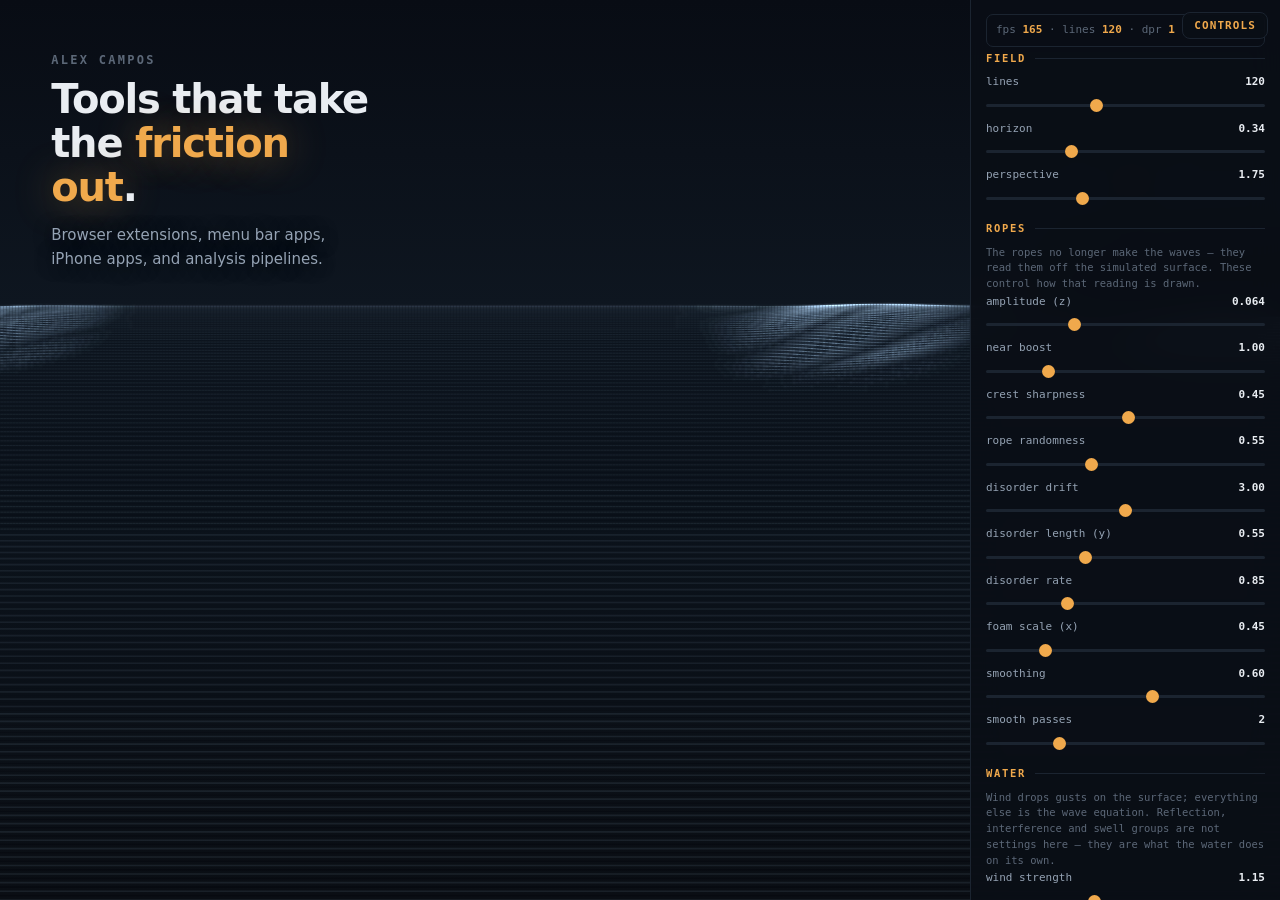
==== commit a83496a3: "Put the water behind the masthead on the live page" ====
--- a/designs/rope-waves-sim.html
+++ b/designs/rope-waves-sim.html
@@ -13,44 +13,6 @@
 h1 .lit{color:var(--amber);text-shadow:0 0 40px rgba(240,169,76,.45)}
 p.intro{margin:0;font-size:15px;color:var(--soft);text-shadow:0 2px 18px rgba(7,10,16,.95)}
 
-#panel{position:fixed;top:0;right:0;bottom:0;width:310px;z-index:9;overflow-y:auto;
- background:rgba(10,15,22,.93);backdrop-filter:blur(16px);-webkit-backdrop-filter:blur(16px);
- border-left:1px solid var(--line);padding:14px 15px 30px;
- font:12px/1.5 ui-monospace,SFMono-Regular,Menlo,monospace;
- transform:translateX(0);transition:transform .26s cubic-bezier(.3,.7,.3,1)}
-#panel.hid{transform:translateX(100%)}
-#toggle{position:fixed;top:12px;right:12px;z-index:10;background:rgba(10,15,22,.92);
- color:var(--amber);border:1px solid var(--line);border-radius:8px;padding:7px 11px;cursor:pointer;
- font:600 11px/1 ui-monospace,Menlo,monospace;letter-spacing:.1em}
-#toggle:hover{border-color:var(--amber)}
-h3{margin:16px 0 8px;font-size:10.5px;letter-spacing:.16em;text-transform:uppercase;
- color:var(--amber);font-weight:600;display:flex;align-items:center;gap:9px}
-h3::after{content:"";flex:1;height:1px;background:var(--line)}
-h3:first-of-type{margin-top:4px}
-.ctl{margin:0 0 9px}
-.ctl .lab{display:flex;justify-content:space-between;color:var(--soft);margin-bottom:3px;font-size:11px}
-.ctl .lab b{color:var(--ink);font-weight:600}
-input[type=range]{width:100%;height:3px;-webkit-appearance:none;appearance:none;
- background:var(--line);border-radius:2px;outline:none;margin:3px 0}
-input[type=range]::-webkit-slider-thumb{-webkit-appearance:none;width:13px;height:13px;
- border-radius:50%;background:var(--amber);cursor:pointer;border:0}
-input[type=range]::-moz-range-thumb{width:13px;height:13px;border-radius:50%;
- background:var(--amber);cursor:pointer;border:0}
-.hud{font-size:11px;color:var(--faint);border:1px solid var(--line);border-radius:7px;
- padding:7px 9px;margin-bottom:4px}
-.hud b{color:var(--amber)}
-.btns{display:flex;gap:6px;margin-top:12px;flex-wrap:wrap}
-button.act{flex:1;min-width:88px;background:transparent;color:var(--soft);border:1px solid var(--line);
- border-radius:7px;padding:7px 6px;cursor:pointer;font:600 10.5px/1 ui-monospace,Menlo,monospace;
- letter-spacing:.07em}
-button.act:hover{border-color:var(--amber);color:var(--amber)}
-.pre{display:grid;grid-template-columns:1fr 1fr;gap:5px;margin-top:5px}
-.note{color:var(--faint);font-size:10.5px;line-height:1.5;margin:6px 0 2px}
-#out{display:none;margin:10px 0 0;padding:9px 10px;border:1px solid var(--line);
- border-radius:7px;background:rgba(6,10,16,.9);color:var(--soft);
- font:10.5px/1.5 ui-monospace,Menlo,monospace;white-space:pre;overflow:auto;
- max-height:34vh;user-select:all}
-#out.on{display:block}
 </style>
 
 <canvas id="scene"></canvas>
@@ -60,42 +22,6 @@
  <p class="intro">Browser extensions, menu bar apps, iPhone apps, and analysis pipelines.</p>
 </div>
 
-<button id="toggle">CONTROLS</button>
-<div id="panel">
- <div class="hud" id="hud">fps — · lines —</div>
-
- <h3>Field</h3>
- <div id="gField"></div>
-
- <h3>Ropes</h3>
- <p class="note">The ropes no longer make the waves — they read them off the simulated surface. These control how that reading is drawn.</p>
- <div id="gRope"></div>
-
- <h3>Water</h3>
- <p class="note">Wind drops gusts on the surface; everything else is the wave equation. Reflection, interference and swell groups are not settings here — they are what the water does on its own.</p>
- <div id="gCross"></div>
-
- <h3>Grid</h3>
- <p class="note">Simulation resolution. Bigger means finer waves and more cost; the field is rebuilt when either changes.</p>
- <div id="gTide"></div>
-
- <h3>Look</h3>
- <div id="gLook"></div>
-
- <h3>Seed</h3>
- <p class="note">Randomness is fixed per line, not per frame — line 47 is always the same. Change the seed to deal a new set.</p>
- <div id="gSeed"></div>
-
- <div class="pre">
-  <button class="act" data-pre="rope">ROPE</button>
-  <button class="act" data-pre="sheet">RIGID SHEET</button>
-  <button class="act" data-pre="swell">SWELL</button>
-  <button class="act" data-pre="chop">CHOP</button>
- </div>
- <div class="btns"><button class="act" id="save">SET AS DEFAULT</button><button class="act" id="copy">COPY SETTINGS</button><button class="act" id="reset">RESET</button></div>
- <pre id="out"></pre>
- <p class="note">space = pause · h = hide panel</p>
-</div>
 
 <script src="../water.js"></script>
 <script src="water-panel.js"></script>
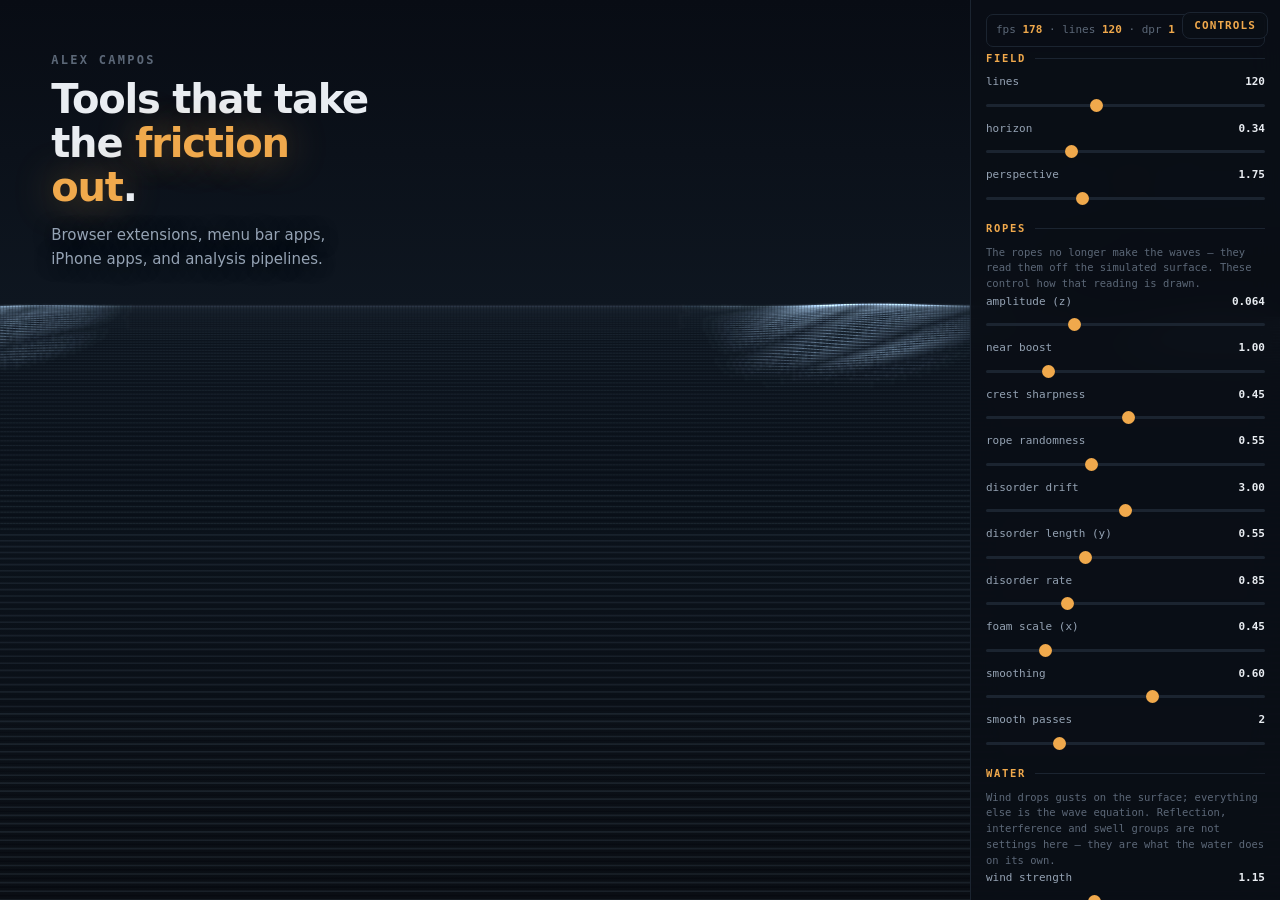
==== commit 3269d6a8: "Move the tuning panel out of designs/" ====
--- a/designs/rope-waves-sim.html
+++ b/designs/rope-waves-sim.html
@@ -24,4 +24,4 @@
 
 
 <script src="../water.js"></script>
-<script src="water-panel.js"></script>
+<script src="../water-panel.js"></script>
